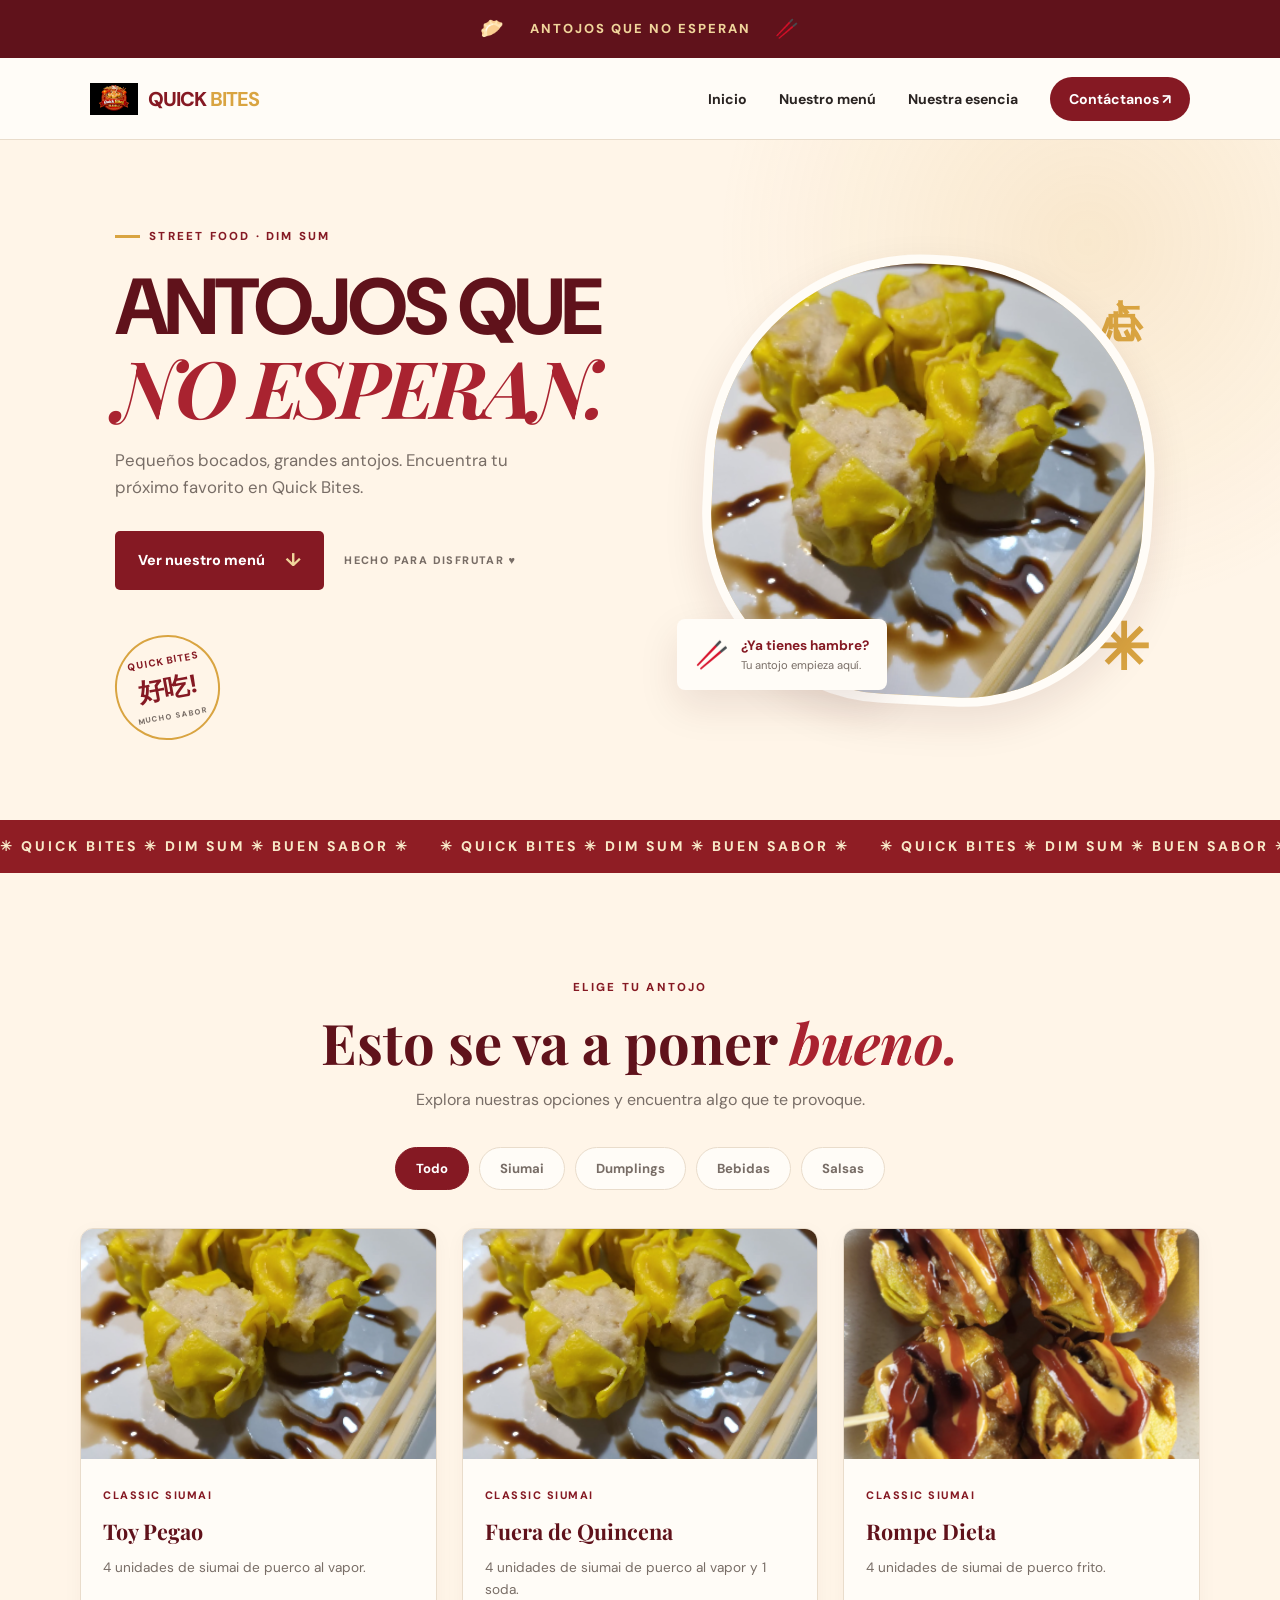
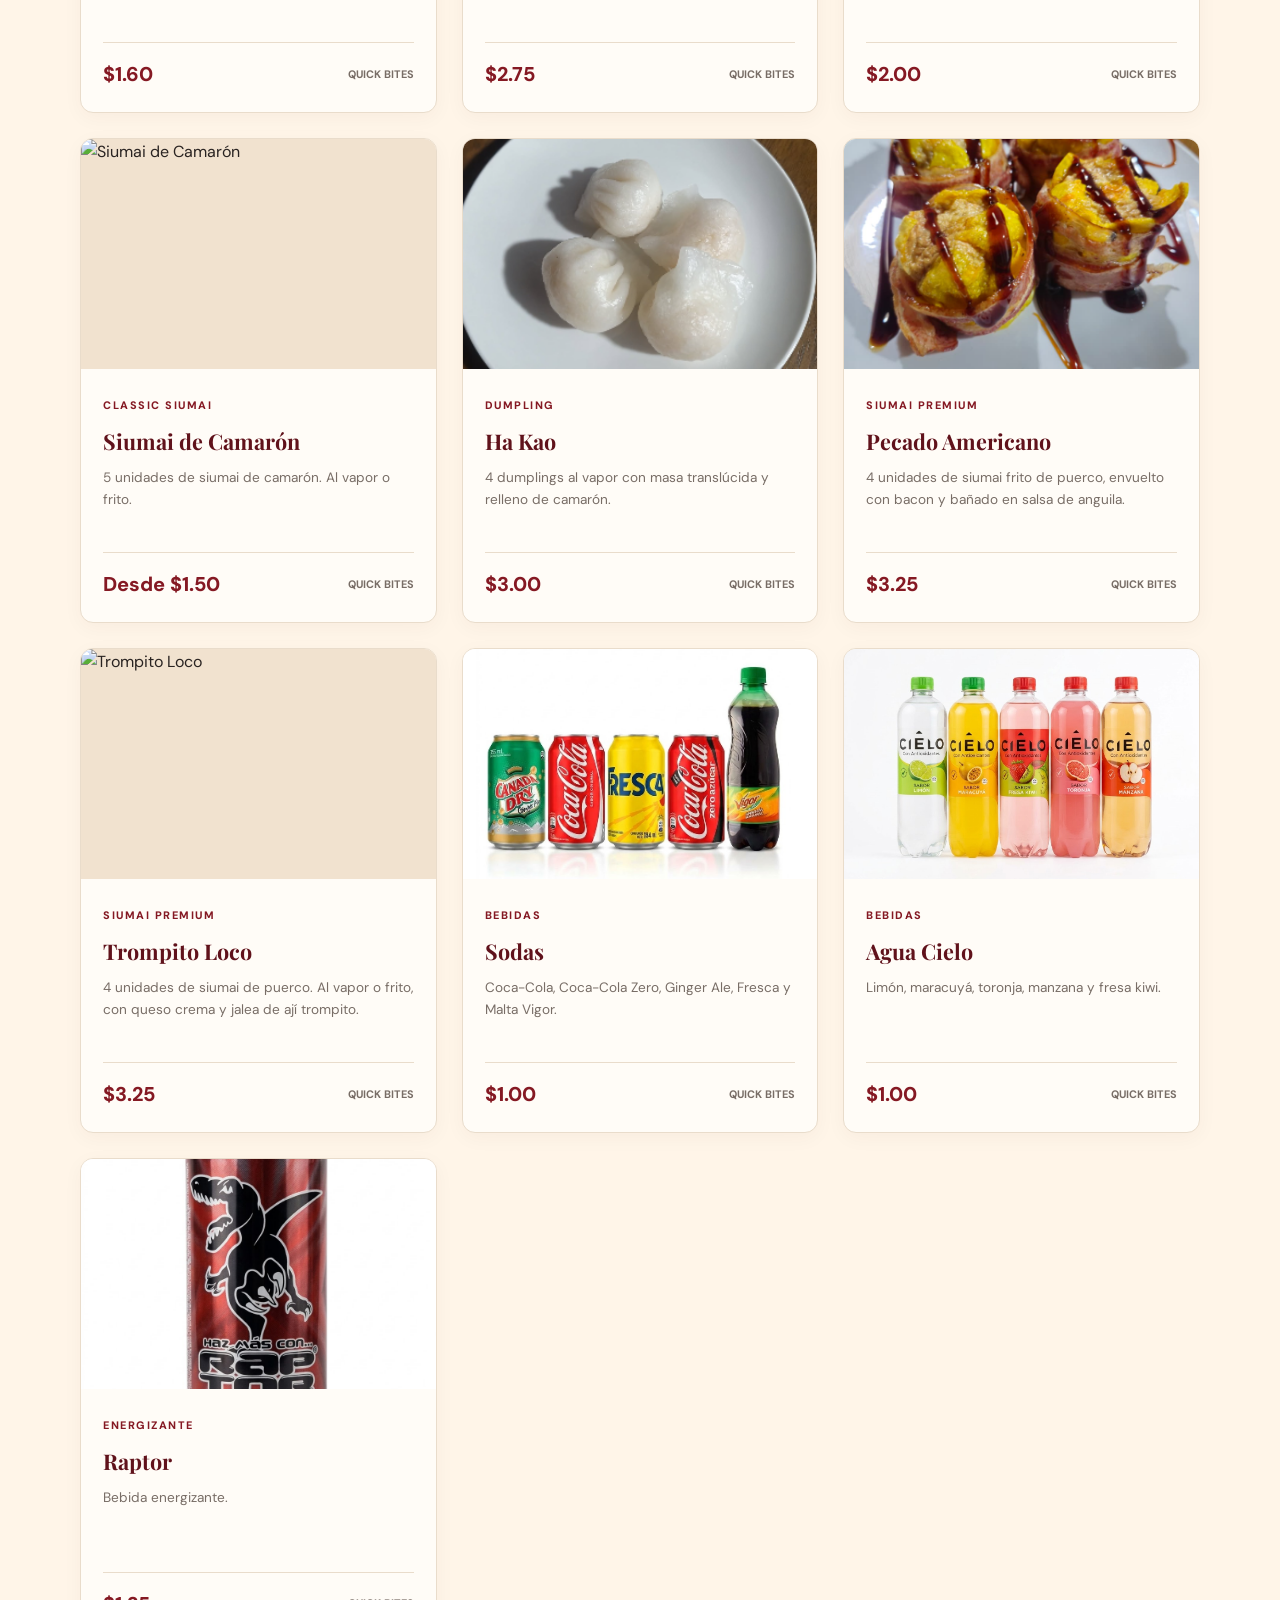
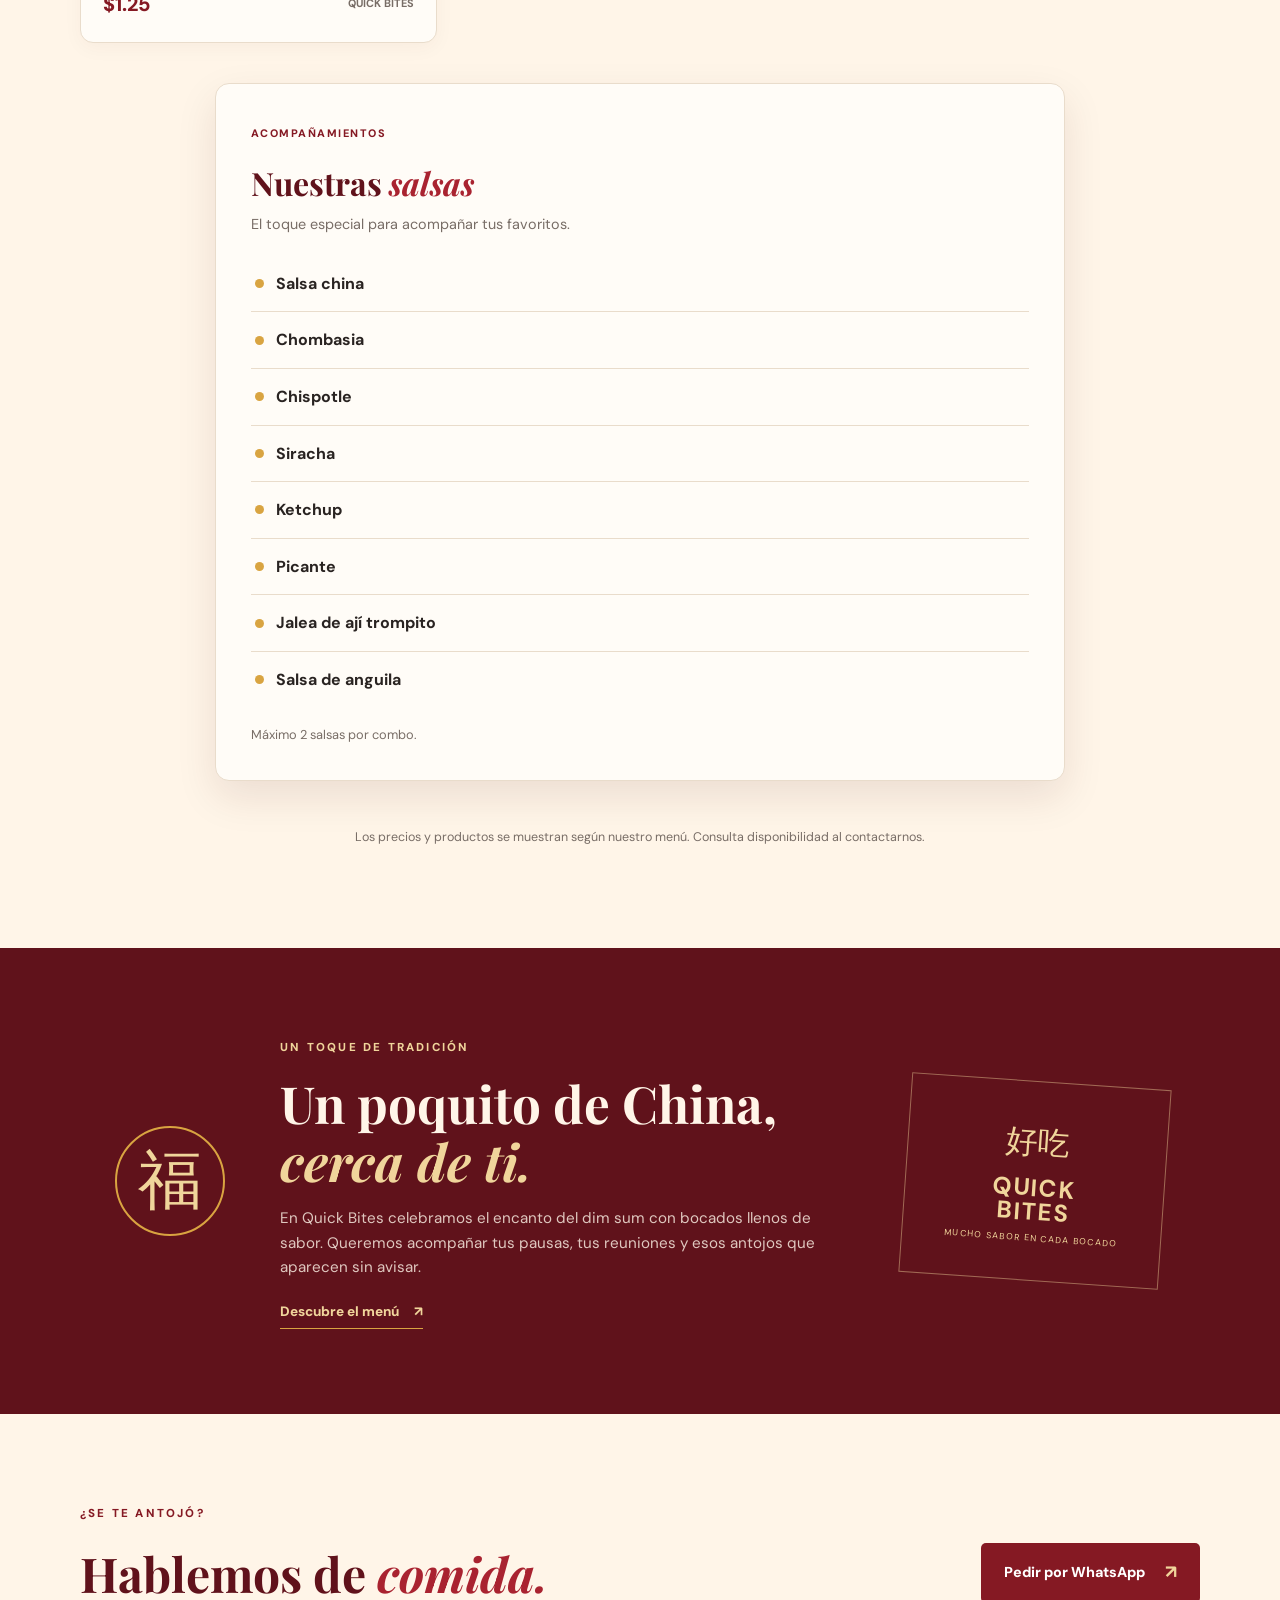
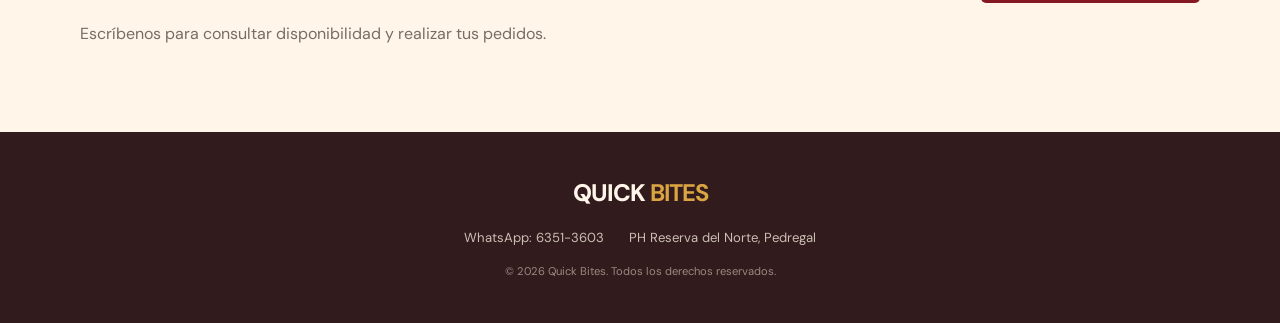
==== index.html @ a26a1daa "Menu quickbites v1" ====
<!DOCTYPE html>
<html lang="es">
<head>
  <meta charset="UTF-8">
  <meta name="viewport" content="width=device-width, initial-scale=1.0">
  <meta name="theme-color" content="#851923">
  <meta name="description" content="Quick Bites: siumai, dumplings, bebidas y salsas para tus antojos.">
  <title>Quick Bites | Antojos que no esperan</title>

  <link rel="preconnect" href="https://fonts.googleapis.com">
  <link rel="preconnect" href="https://fonts.gstatic.com" crossorigin>
  <link href="https://fonts.googleapis.com/css2?family=DM+Sans:wght@400;500;600;700;800&family=Playfair+Display:wght@600;700;800&display=swap" rel="stylesheet">

  <link rel="stylesheet" href="css/styles.css">
</head>

<body>

  <div class="top-ribbon">
    <span>🥟</span>
    ANTOJOS QUE NO ESPERAN
    <span>🥢</span>
  </div>

  <header class="site-header">
    <a class="brand" href="#inicio" aria-label="Quick Bites, inicio">
      <img src="images/quickbites.png" alt="Logo de Quick Bites">
      <span>QUICK <b>BITES</b></span>
    </a>

    <button
      class="menu-toggle"
      id="menuToggle"
      aria-label="Abrir menú"
      aria-expanded="false"
      aria-controls="mainNav">
      ☰
    </button>

    <nav class="main-nav" id="mainNav">
      <a href="#inicio">Inicio</a>
      <a href="#menu">Nuestro menú</a>
      <a href="#nosotros">Nuestra esencia</a>
      <a class="nav-contact"
         href="https://wa.me/50763513603"
         target="_blank"
         rel="noopener">
        Contáctanos ↗
      </a>
    </nav>
  </header>

  <main>

    <!-- PORTADA -->
    <section class="hero" id="inicio">
      <div class="hero-copy">
        <span class="eyebrow">
          <span class="eyebrow-line"></span>
          STREET FOOD · DIM SUM
        </span>

        <h1>
          ANTOJOS QUE
          <span>NO ESPERAN.</span>
        </h1>

        <p>
          Pequeños bocados, grandes antojos.
          Encuentra tu próximo favorito en Quick Bites.
        </p>

        <div class="hero-actions">
          <a class="primary-button" href="#menu">
            Ver nuestro menú <span>↓</span>
          </a>

          <span class="hero-note">HECHO PARA DISFRUTAR ♥</span>
        </div>

        <div class="hero-stamp">
          <span>QUICK BITES</span>
          <b>好吃!</b>
          <small>MUCHO SABOR</small>
        </div>
      </div>

      <div class="hero-art">
        <div class="hero-image-frame">
          <img src="images/products/FQ.png" alt="Siumai de Quick Bites">
        </div>

        <div class="hero-tag">
          <span>🥢</span>
          <div>
            <b>¿Ya tienes hambre?</b>
            <small>Tu antojo empieza aquí.</small>
          </div>
        </div>

        <span class="hero-decoration decoration-one">点心</span>
        <span class="hero-decoration decoration-two">✳</span>
      </div>
    </section>

    <!-- FRAJA DECORATIVA -->
    <div class="marquee">
      <div class="marquee-track">
        <span>✳ QUICK BITES ✳ DIM SUM ✳ BUEN SABOR ✳</span>
        <span>✳ QUICK BITES ✳ DIM SUM ✳ BUEN SABOR ✳</span>
        <span>✳ QUICK BITES ✳ DIM SUM ✳ BUEN SABOR ✳</span>
        <span>✳ QUICK BITES ✳ DIM SUM ✳ BUEN SABOR ✳</span>
        <span>✳ QUICK BITES ✳ DIM SUM ✳ BUEN SABOR ✳</span>
      </div>
    </div>

    <!-- MENÚ -->
    <section class="menu-section section-wrap" id="menu">

      <div class="section-heading">
        <span class="eyebrow">ELIGE TU ANTOJO</span>
        <h2>Esto se va a poner <em>bueno.</em></h2>
        <p>
          Explora nuestras opciones y encuentra algo que te provoque.
        </p>
      </div>

      <div class="filter-bar" id="filterBar" aria-label="Filtrar productos">
        <button class="filter-button active" data-filter="todos">Todo</button>
        <button class="filter-button" data-filter="siumai">Siumai</button>
        <button class="filter-button" data-filter="Dumpling">Dumplings</button>
        <button class="filter-button" data-filter="bebidas">Bebidas</button>
        <button class="filter-button" data-filter="salsas">Salsas</button>
      </div>

      <div class="product-grid" id="productGrid" aria-live="polite"></div>

      <p class="menu-note">
        Los precios y productos se muestran según nuestro menú.
        Consulta disponibilidad al contactarnos.
      </p>
    </section>

    <!-- IDENTIDAD DE MARCA -->
    <section class="story-section" id="nosotros">
      <div class="story-symbol">福</div>

      <div class="story-copy">
        <span class="eyebrow">UN TOQUE DE TRADICIÓN</span>

        <h2>
          Un poquito de China,
          <em>cerca de ti.</em>
        </h2>

        <p>
          En Quick Bites celebramos el encanto del dim sum con
          bocados llenos de sabor. Queremos acompañar tus pausas,
          tus reuniones y esos antojos que aparecen sin avisar.
        </p>

        <a class="story-link" href="#menu">
          Descubre el menú <span>↗</span>
        </a>
      </div>

      <div class="story-decoration" aria-hidden="true">
        <span>好吃</span>
        <b>QUICK<br>BITES</b>
        <small>MUCHO SABOR EN CADA BOCADO</small>
      </div>
    </section>

    <!-- CONTACTO -->
    <section class="contact-section section-wrap" id="contacto">
      <div class="contact-copy">
        <span class="eyebrow">¿SE TE ANTOJÓ?</span>
        <h2>Hablemos de <em>comida.</em></h2>
        <p>
          Escríbenos para consultar disponibilidad
          y realizar tus pedidos.
        </p>
      </div>

      <a class="primary-button"
         href="https://wa.me/50763513603"
         target="_blank"
         rel="noopener">
        Pedir por WhatsApp <span>↗</span>
      </a>
    </section>

  </main>

  <footer class="site-footer">
    <a class="footer-brand" href="#inicio">
      QUICK <b>BITES</b>
    </a>

    <div class="footer-details">
      <a href="https://wa.me/50763513603"
         target="_blank"
         rel="noopener">
        WhatsApp: 6351-3603
      </a>

      <span>PH Reserva del Norte, Pedregal</span>
    </div>

    <small>
      © <span id="year"></span> Quick Bites.
      Todos los derechos reservados.
    </small>
  </footer>

  <script src="js/script.js"></script>

</body>
</html>
---- css/styles.css ----
/* =========================================
   QUICK BITES
   Street food chino contemporáneo
========================================= */

:root {
  --red: #851923;
  --red-dark: #60121B;
  --red-bright: #A92330;
  --gold: #D9A441;
  --gold-light: #F0D59B;

  --cream: #FFF5E8;
  --paper: #FFFCF7;
  --white: #FFFFFF;

  --ink: #292321;
  --muted: #786D66;
  --line: #E9DCCB;

  --shadow: 0 16px 40px rgba(72, 24, 24, .10);
  --font-main: "DM Sans", sans-serif;
  --font-display: "Playfair Display", serif;
}

* {
  box-sizing: border-box;
  margin: 0;
  padding: 0;
}

html {
  scroll-behavior: smooth;
  scroll-padding-top: 90px;
}

body {
  background: var(--cream);
  color: var(--ink);
  font-family: var(--font-main);
  line-height: 1.6;
}

a {
  color: inherit;
  text-decoration: none;
}

button {
  font: inherit;
}

img {
  display: block;
  max-width: 100%;
}

/* CINTA SUPERIOR */
.top-ribbon {
  display: flex;
  width: 100%;
  min-height: 55px;
  box-sizing: border-box;

  justify-content: center;
  align-items: center;
  gap: 24px;

  padding: 14px 20px;

  background: var(--red-dark);
  color: var(--gold-light);

  font-size: 13px;
  font-weight: 800;
  letter-spacing: 2px;
  text-align: center;

  overflow: hidden;
  white-space: nowrap;
}

.top-ribbon span {
  flex-shrink: 0;
  font-size: 19px;
}

/* ENCABEZADO */

.site-header {
  position: sticky;
  top: 0;
  z-index: 100;
  min-height: 82px;
  padding: 12px 7%;
  display: flex;
  align-items: center;
  justify-content: space-between;
  background: var(--paper);
  border-bottom: 1px solid var(--line);
}

.brand {
  display: flex;
  align-items: center;
  gap: 10px;
  color: var(--red);
  font-size: 1.25rem;
  font-weight: 800;
  letter-spacing: -1px;
}

.brand img {
  width: 48px;
  height: 48px;
  object-fit: contain;
}

.brand b {
  color: var(--gold);
}

.main-nav {
  display: flex;
  align-items: center;
  gap: 32px;
}

.main-nav a {
  color: var(--ink);
  font-size: .88rem;
  font-weight: 700;
  transition: color .2s ease;
}

.main-nav a:hover {
  color: var(--red);
}

.main-nav .nav-contact {
  padding: 11px 19px;
  border-radius: 30px;
  background: var(--red);
  color: var(--white);
}

.main-nav .nav-contact:hover {
  background: var(--red-dark);
  color: var(--gold-light);
}

.menu-toggle {
  display: none;
  border: none;
  background: transparent;
  color: var(--red);
  font-size: 1.8rem;
  cursor: pointer;
}

/* ELEMENTOS GENERALES */

.section-wrap {
  width: min(1120px, 88%);
  margin: auto;
}

.eyebrow {
  display: inline-flex;
  align-items: center;
  gap: 9px;
  color: var(--red);
  font-size: .72rem;
  font-weight: 800;
  letter-spacing: 2.2px;
}

.eyebrow-line {
  width: 25px;
  height: 3px;
  background: var(--gold);
}

/* PORTADA */

.hero {
  position: relative;
  min-height: 590px;
  padding: 80px 9%;
  display: grid;
  grid-template-columns: 1.05fr .95fr;
  align-items: center;
  gap: 55px;
  overflow: hidden;
  background:
    radial-gradient(circle at 85% 15%, rgba(217,164,65,.16), transparent 30%),
    var(--cream);
}

.hero-copy {
  position: relative;
  z-index: 2;
  max-width: 590px;
}

.hero h1 {
  margin: 22px 0;
  color: var(--red-dark);
  font-size: clamp(3.2rem, 6.2vw, 6rem);
  font-weight: 800;
  line-height: .99;
  letter-spacing: -4px;
}

.hero h1 span {
  display: block;
  color: var(--red-bright);
  font-family: var(--font-display);
  font-style: italic;
  font-weight: 700;
}

.hero-copy > p {
  max-width: 420px;
  color: var(--muted);
  font-size: 1.05rem;
}

.hero-actions {
  display: flex;
  align-items: center;
  flex-wrap: wrap;
  gap: 20px;
  margin-top: 30px;
}

.primary-button {
  display: inline-flex;
  align-items: center;
  justify-content: center;
  gap: 20px;
  padding: 15px 23px;
  border: 0;
  border-radius: 5px;
  background: var(--red);
  color: var(--white);
  font-size: .9rem;
  font-weight: 800;
  transition: transform .2s ease, background .2s ease;
}

.primary-button:hover {
  transform: translateY(-3px);
  background: var(--red-dark);
}

.primary-button span {
  color: var(--gold-light);
  font-size: 1.15rem;
}

.hero-note {
  color: var(--muted);
  font-size: .68rem;
  font-weight: 800;
  letter-spacing: 1.4px;
}

.hero-stamp {
  width: 105px;
  height: 105px;
  margin-top: 45px;
  display: flex;
  flex-direction: column;
  align-items: center;
  justify-content: center;
  border: 2px solid var(--gold);
  border-radius: 50%;
  color: var(--red);
  transform: rotate(-10deg);
}

.hero-stamp span {
  font-size: .62rem;
  font-weight: 800;
  letter-spacing: 1px;
}

.hero-stamp b {
  color: var(--red);
  font-size: 1.6rem;
}

.hero-stamp small {
  color: var(--muted);
  font-size: .48rem;
  font-weight: 800;
  letter-spacing: 1px;
}

.hero-art {
  position: relative;
  min-height: 390px;
  display: flex;
  align-items: center;
  justify-content: center;
}

.hero-image-frame {
  position: relative;
  z-index: 1;
  width: min(100%, 450px);
  aspect-ratio: 1 / 1;
  overflow: hidden;
  border: 9px solid var(--paper);
  border-radius: 48% 48% 42% 42%;
  background: var(--gold-light);
  box-shadow: var(--shadow);
  transform: rotate(3deg);
}

.hero-image-frame img {
  width: 100%;
  height: 100%;
  object-fit: cover;
}

.hero-tag {
  position: absolute;
  z-index: 3;
  bottom: 15px;
  left: -15px;
  display: flex;
  align-items: center;
  gap: 12px;
  padding: 14px 18px;
  border-radius: 8px;
  background: var(--paper);
  box-shadow: var(--shadow);
}

.hero-tag > span {
  font-size: 1.7rem;
}

.hero-tag b,
.hero-tag small {
  display: block;
}

.hero-tag b {
  color: var(--red);
  font-size: .85rem;
}

.hero-tag small {
  color: var(--muted);
  font-size: .7rem;
}

.hero-decoration {
  position: absolute;
  color: var(--gold);
  font-weight: 800;
}

.decoration-one {
  top: 12px;
  right: 10px;
  font-size: 2.5rem;
  writing-mode: vertical-rl;
}

.decoration-two {
  bottom: 5px;
  right: 15px;
  font-size: 4rem;
}

/* MENÚ */

.menu-section {
  padding-top: 100px;
  padding-bottom: 100px;
}

.section-heading {
  max-width: 650px;
  margin: 0 auto 35px;
  text-align: center;
}

.section-heading h2 {
  margin: 12px 0;
  color: var(--red-dark);
  font-family: var(--font-display);
  font-size: clamp(2.2rem, 5vw, 3.5rem);
  line-height: 1.15;
}

.section-heading h2 em {
  color: var(--red-bright);
}

.section-heading p {
  color: var(--muted);
}

.filter-bar {
  display: flex;
  flex-wrap: wrap;
  justify-content: center;
  gap: 10px;
  margin-bottom: 38px;
}

.filter-button {
  padding: 10px 20px;
  border: 1px solid var(--line);
  border-radius: 30px;
  background: var(--paper);
  color: var(--muted);
  font-size: .82rem;
  font-weight: 700;
  cursor: pointer;
  transition: .2s ease;
}

.filter-button:hover,
.filter-button.active {
  border-color: var(--red);
  background: var(--red);
  color: var(--white);
}

/* TARJETAS DE PRODUCTOS */

.product-grid {
  display: grid;
  grid-template-columns: repeat(3, minmax(0, 1fr));
  gap: 25px;
  align-items: start;
}

.product-card {
  overflow: hidden;
  border: 1px solid var(--line);
  border-radius: 13px;
  background: var(--paper);
  box-shadow: 0 5px 20px rgba(72,24,24,.04);
  transition: transform .25s ease, box-shadow .25s ease;
}

.product-card:hover {
  transform: translateY(-6px);
  box-shadow: var(--shadow);
}

.product-image {
  height: 230px;
  overflow: hidden;
  background: #F1E2CF;
}

.product-image img {
  width: 100%;
  height: 100%;
  object-fit: cover;
  transition: transform .4s ease;
}

.product-card:hover .product-image img {
  transform: scale(1.06);
}

.product-info {
  padding: 22px;
}

.product-category {
  display: inline-block;
  margin-bottom: 9px;
  color: var(--red);
  font-size: .68rem;
  font-weight: 800;
  letter-spacing: 1.5px;
  text-transform: uppercase;
}

.product-info h3 {
  margin-bottom: 9px;
  color: var(--red-dark);
  font-family: var(--font-display);
  font-size: 1.35rem;
}

.product-info > p {
  min-height: 65px;
  color: var(--muted);
  font-size: .85rem;
}

.product-bottom {
  display: flex;
  align-items: center;
  justify-content: space-between;
  gap: 10px;
  margin-top: 20px;
  padding-top: 15px;
  border-top: 1px solid var(--line);
}

.price {
  color: var(--red);
  font-size: 1.25rem;
  font-weight: 800;
}

.price-note {
  color: var(--muted);
  font-size: .68rem;
  font-weight: 700;
}

.empty-state {
  grid-column: 1 / -1;
  padding: 35px;
  color: var(--muted);
  text-align: center;
}

.menu-note {
  margin-top: 32px;
  color: var(--muted);
  font-size: .78rem;
  text-align: center;
}

/* LISTA DE SALSAS */

.sauces-list-card {
  grid-column: 1 / -1;
  width: min(100%, 850px);
  margin: 15px auto;
  padding: 35px;
  border: 1px solid var(--line);
  border-radius: 14px;
  background: var(--paper);
  box-shadow: var(--shadow);
}

.sauces-list-heading {
  margin-bottom: 20px;
}

.sauces-list-heading h3 {
  margin: 5px 0;
  color: var(--red-dark);
  font-family: var(--font-display);
  font-size: 2rem;
}

.sauces-list-heading h3 em {
  color: var(--red-bright);
}

.sauces-list-heading p {
  color: var(--muted);
  font-size: .9rem;
}

.sauces-list {
  list-style: none;
}

.sauces-list li {
  display: flex;
  align-items: center;
  justify-content: space-between;
  gap: 15px;
  padding: 15px 4px;
  border-bottom: 1px solid var(--line);
}

.sauces-list li:last-child {
  border-bottom: none;
}

.sauce-name {
  display: flex;
  align-items: center;
  gap: 12px;
  color: var(--ink);
  font-weight: 700;
}

.sauce-dot {
  width: 9px;
  height: 9px;
  flex-shrink: 0;
  border-radius: 50%;
  background: var(--gold);
}

.sauce-availability {
  color: var(--red);
  font-size: .76rem;
  font-weight: 800;
  white-space: nowrap;
}

.sauces-list-note {
  margin-top: 17px;
  color: var(--muted);
  font-size: .8rem;
}

/* NUESTRA ESENCIA */

.story-section {
  position: relative;
  display: grid;
  grid-template-columns: 120px 1fr 260px;
  align-items: center;
  gap: 45px;
  padding: 85px 9%;
  overflow: hidden;
  background: var(--red-dark);
  color: var(--cream);
}

.story-symbol {
  display: flex;
  align-items: center;
  justify-content: center;
  width: 110px;
  height: 110px;
  border: 2px solid var(--gold);
  border-radius: 50%;
  color: var(--gold-light);
  font-size: 4rem;
}

.story-copy .eyebrow {
  color: var(--gold-light);
}

.story-copy h2 {
  max-width: 560px;
  margin: 15px 0;
  font-family: var(--font-display);
  font-size: clamp(2.1rem, 4vw, 3.5rem);
  line-height: 1.15;
}

.story-copy h2 em {
  color: var(--gold-light);
}

.story-copy p {
  max-width: 560px;
  color: rgba(255,245,232,.8);
  font-size: .95rem;
}

.story-link {
  display: inline-flex;
  gap: 15px;
  margin-top: 22px;
  padding-bottom: 5px;
  border-bottom: 1px solid var(--gold);
  color: var(--gold-light);
  font-size: .85rem;
  font-weight: 800;
}

.story-decoration {
  display: flex;
  flex-direction: column;
  align-items: center;
  justify-content: center;
  min-height: 200px;
  border: 1px solid rgba(240,213,155,.45);
  color: var(--gold-light);
  text-align: center;
  transform: rotate(4deg);
}

.story-decoration span {
  font-size: 2rem;
}

.story-decoration b {
  margin: 7px 0;
  font-size: 1.5rem;
  line-height: 1;
  letter-spacing: 2px;
}

.story-decoration small {
  font-size: .55rem;
  letter-spacing: 1.3px;
}

/* CONTACTO */

.contact-section {
  display: flex;
  align-items: center;
  justify-content: space-between;
  gap: 25px;
  padding-top: 85px;
  padding-bottom: 85px;
}

.contact-copy h2 {
  margin: 10px 0;
  color: var(--red-dark);
  font-family: var(--font-display);
  font-size: clamp(2rem, 4vw, 3rem);
}

.contact-copy h2 em {
  color: var(--red-bright);
}

.contact-copy p {
  color: var(--muted);
}

/* PIE DE PÁGINA */

.site-footer {
  display: flex;
  flex-direction: column;
  align-items: center;
  gap: 15px;
  padding: 42px 7%;
  background: #321B1C;
  color: var(--cream);
  text-align: center;
}

.footer-brand {
  color: var(--cream);
  font-size: 1.5rem;
  font-weight: 800;
  letter-spacing: -1px;
}

.footer-brand b {
  color: var(--gold);
}

.footer-details {
  display: flex;
  flex-wrap: wrap;
  justify-content: center;
  gap: 10px 25px;
  color: rgba(255,245,232,.75);
  font-size: .82rem;
}

.footer-details a:hover {
  color: var(--gold-light);
}

.site-footer > small {
  color: rgba(255,245,232,.5);
  font-size: .7rem;
}

/* TABLET */

@media (max-width: 900px) {
  .hero {
    padding: 65px 7%;
    gap: 25px;
  }

  .hero h1 {
    font-size: clamp(3rem, 7vw, 4.7rem);
  }

  .product-grid {
    grid-template-columns: repeat(2, minmax(0, 1fr));
  }

  .story-section {
    grid-template-columns: 90px 1fr;
    gap: 30px;
  }

  .story-symbol {
    width: 85px;
    height: 85px;
    font-size: 3rem;
  }

  .story-decoration {
    display: none;
  }
}

/* CELULARES */

@media (max-width: 650px) {
  .top-ribbon {
    font-size: .61rem;
    letter-spacing: 1.2px;
  }

  .site-header {
    min-height: 70px;
    padding: 10px 6%;
  }

  .brand {
    font-size: 1.1rem;
  }

  .brand img {
    width: 42px;
    height: 42px;
  }

  .menu-toggle {
    display: block;
  }

  .main-nav {
    position: absolute;
    top: 100%;
    left: 0;
    right: 0;
    display: none;
    flex-direction: column;
    align-items: stretch;
    gap: 0;
    padding: 10px 6% 20px;
    border-top: 1px solid var(--line);
    background: var(--paper);
    box-shadow: var(--shadow);
  }

  .main-nav.open {
    display: flex;
  }

  .main-nav a {
    padding: 13px 5px;
  }

  .main-nav .nav-contact {
    margin-top: 8px;
    text-align: center;
  }

  .hero {
    grid-template-columns: 1fr;
    padding: 65px 7% 75px;
    gap: 35px;
  }

  .hero h1 {
    font-size: clamp(3.1rem, 13vw, 4.8rem);
    letter-spacing: -2.5px;
  }

  .hero-copy > p {
    font-size: .95rem;
  }

  .hero-stamp {
    width: 85px;
    height: 85px;
    margin-top: 30px;
  }

  .hero-art {
    min-height: 310px;
  }

  .hero-image-frame {
    width: min(85%, 340px);
  }

  .hero-tag {
    bottom: 0;
    left: 0;
  }

  .decoration-one {
    right: 0;
  }

  .menu-section {
    padding-top: 70px;
    padding-bottom: 70px;
  }

  .section-wrap {
    width: 88%;
  }

  .section-heading h2 {
    font-size: 2.3rem;
  }

  .filter-bar {
    gap: 8px;
  }

  .filter-button {
    padding: 9px 15px;
    font-size: .76rem;
  }

  .product-grid {
    grid-template-columns: 1fr;
    gap: 20px;
  }

  .product-image {
    height: 250px;
  }

  .product-info > p {
    min-height: auto;
  }

  .sauces-list-card {
    padding: 23px 18px;
  }

  .sauces-list-heading h3 {
    font-size: 1.7rem;
  }

  .sauces-list li {
    padding: 13px 2px;
  }

  .sauce-name {
    font-size: .88rem;
  }

  .sauce-availability {
    font-size: .68rem;
  }

  .story-section {
    grid-template-columns: 1fr;
    padding: 65px 8%;
    gap: 25px;
  }

  .story-symbol {
    width: 75px;
    height: 75px;
    font-size: 2.7rem;
  }

  .story-copy h2 {
    font-size: 2.3rem;
  }

  .contact-section {
    align-items: flex-start;
    flex-direction: column;
    padding-top: 65px;
    padding-bottom: 65px;
  }

  .contact-section .primary-button {
    width: 100%;
  }

  .footer-details {
    flex-direction: column;
    gap: 7px;
  }
}

/* ACCESIBILIDAD: REDUCIR MOVIMIENTO */

@media (prefers-reduced-motion: reduce) {
  html {
    scroll-behavior: auto;
  }

  *,
  *::before,
  *::after {
    animation-duration: .01ms !important;
    transition-duration: .01ms !important;
  }
}
/* MARQUESINA QUICK BITES */
.marquee {
  width: 100%;
  overflow: hidden;
  background: #8f1d24;
  color: #f8e8c8;
  padding: 15px 0;
  white-space: nowrap;
}

.marquee-track {
  display: flex;
  width: max-content;
  animation: marqueeMove 20s linear infinite;
}

.marquee-track span {
  flex-shrink: 0;
  font-size: 14px;
  font-weight: 800;
  letter-spacing: 3px;
  padding-right: 30px;
}

@keyframes marqueeMove {
  from {
    transform: translateX(0);
  }
  to {
    transform: translateX(-50%);
  }
}
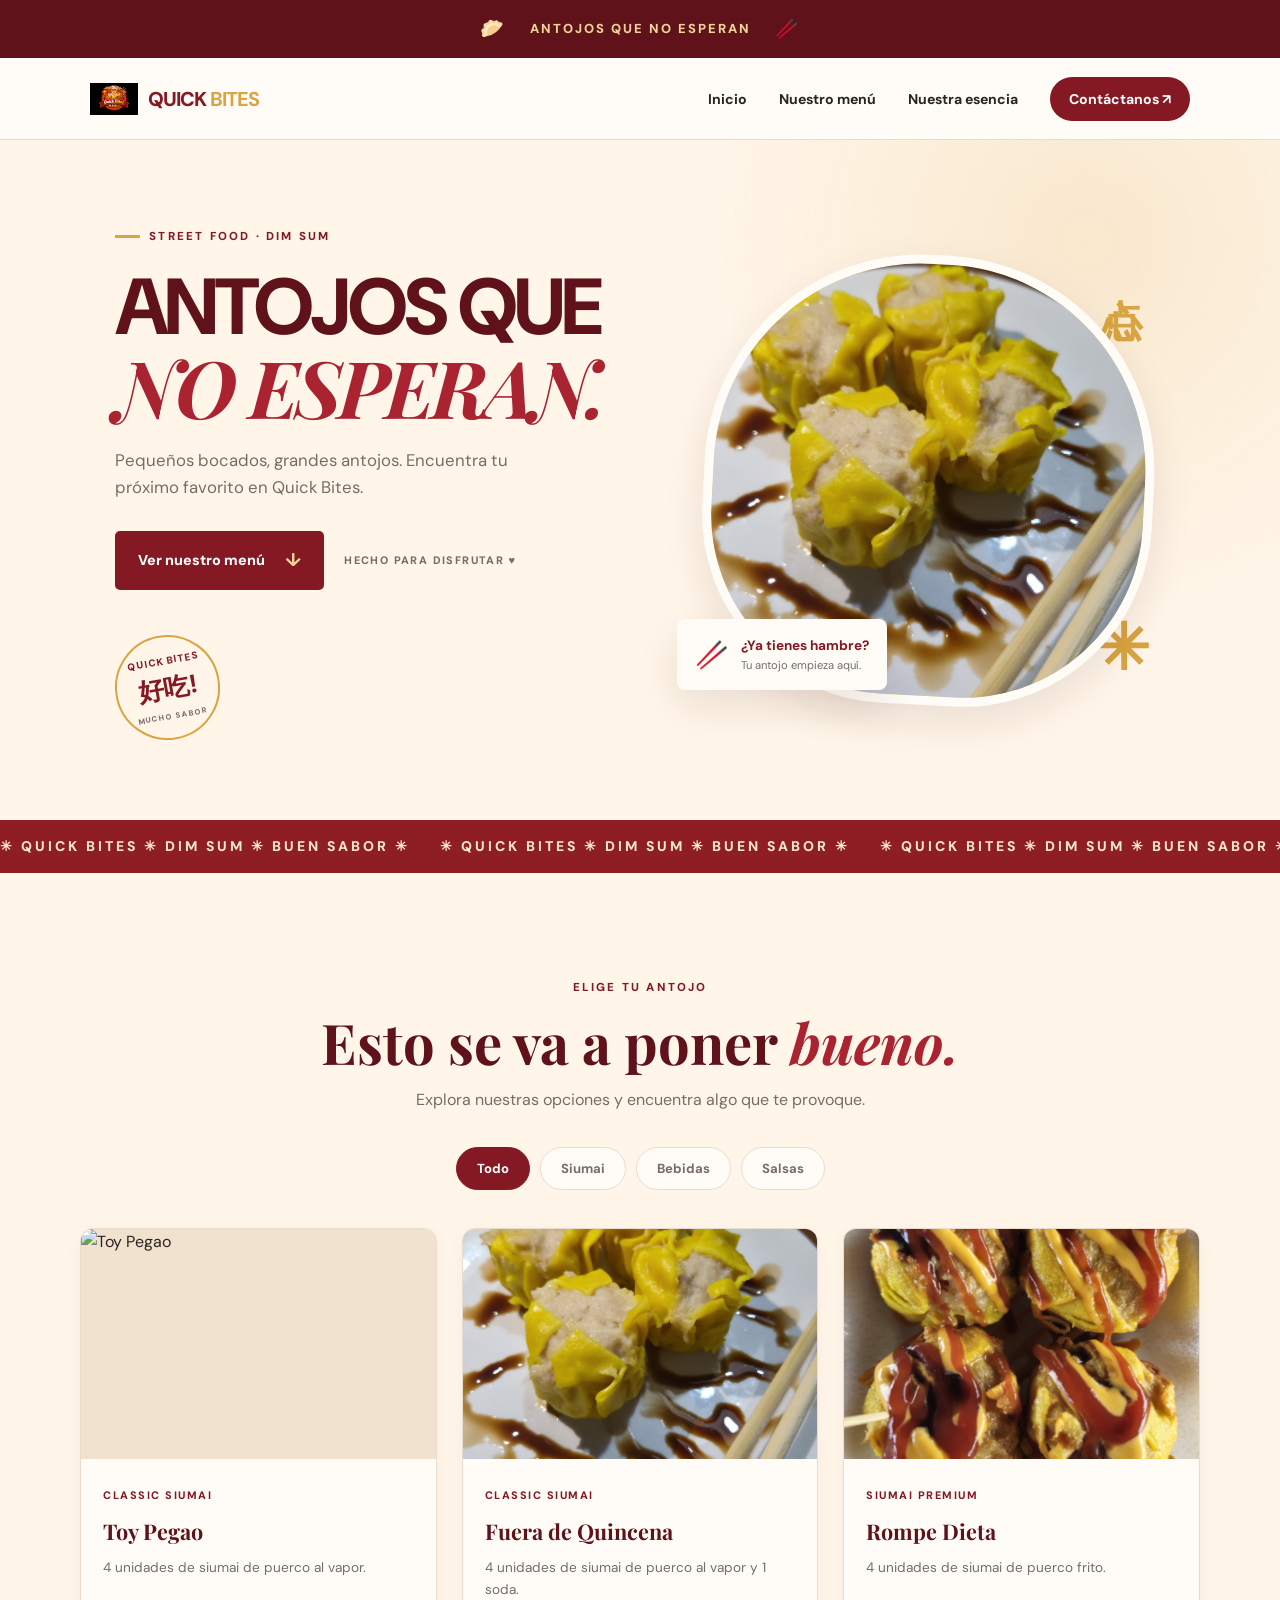
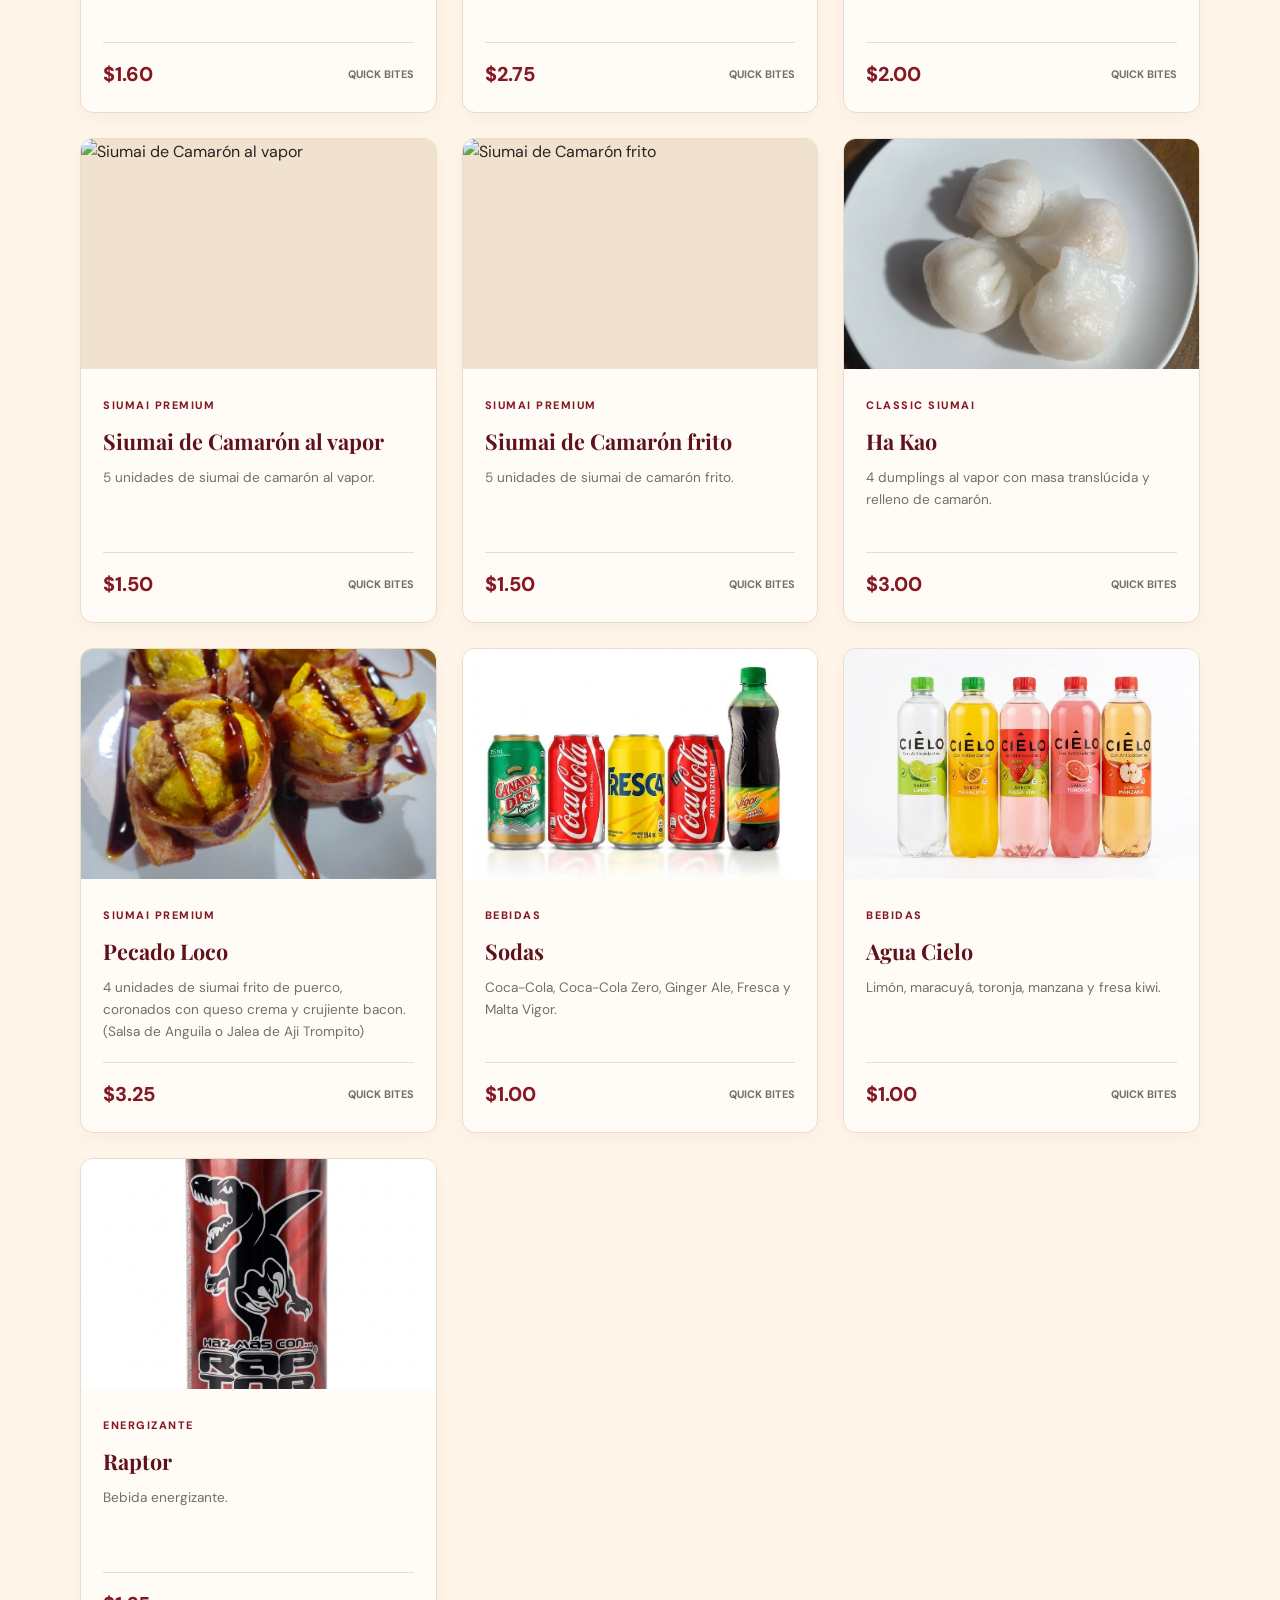
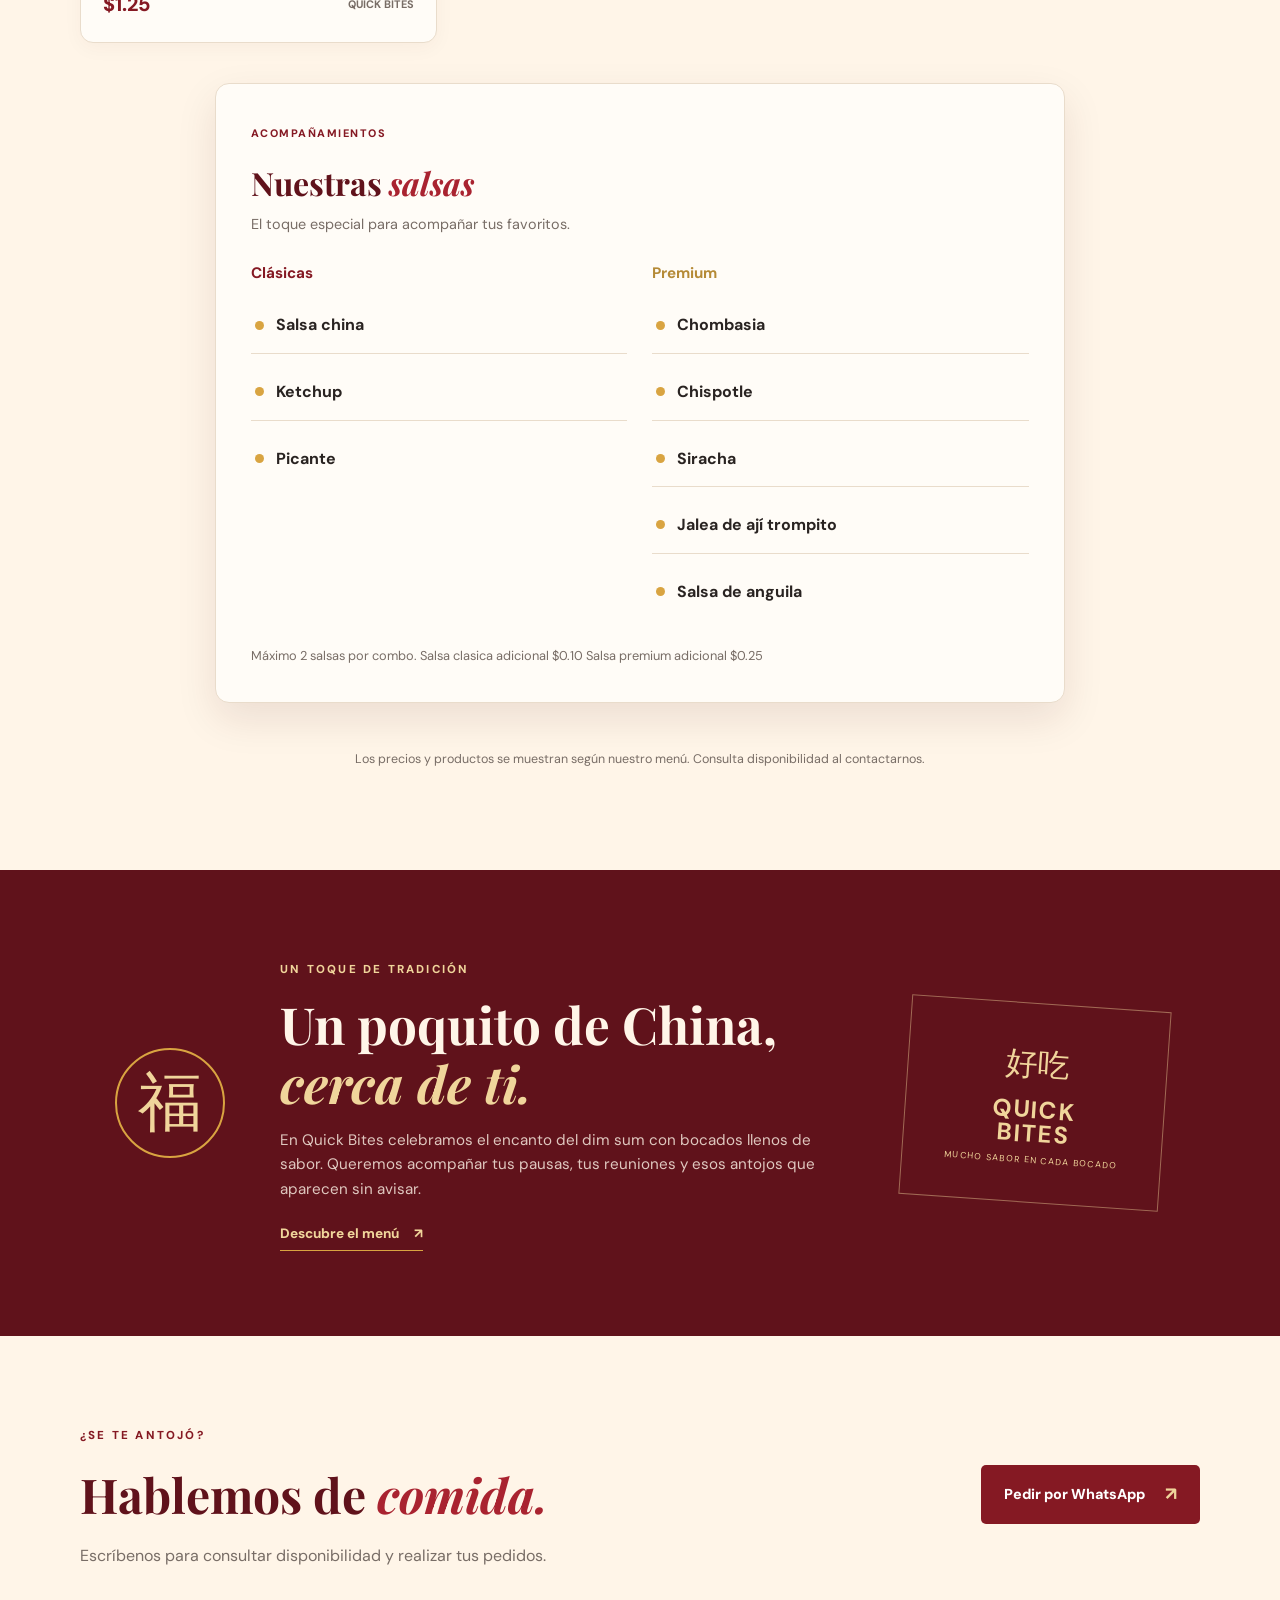
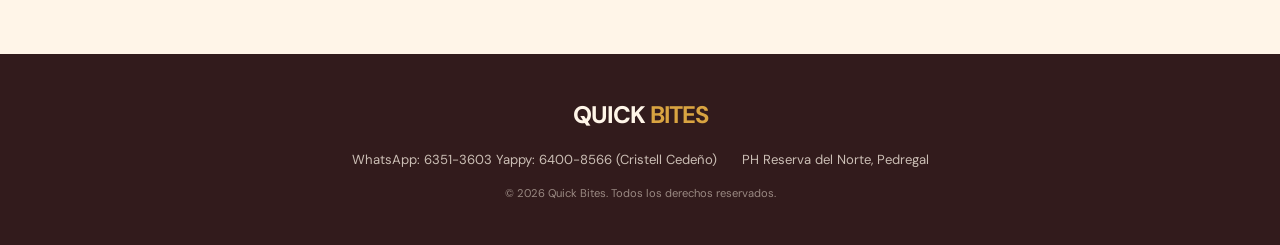
==== commit 4d81617c: "actualizaciones" ====
--- a/index.html
+++ b/index.html
@@ -5,7 +5,7 @@
   <meta charset="UTF-8">
   <meta name="viewport" content="width=device-width, initial-scale=1.0">
   <meta name="theme-color" content="#851923">
-  <meta name="description" content="Quick Bites: siumai, dumplings, bebidas y salsas para tus antojos.">
+  <meta name="description" content="Quick Bites: siumai, bebidas y salsas para tus antojos.">
   <title>Quick Bites | Antojos que no esperan</title>
 
   <link rel="preconnect" href="https://fonts.googleapis.com">
@@ -129,7 +129,6 @@
       <div class="filter-bar" id="filterBar" aria-label="Filtrar productos">
         <button class="filter-button active" data-filter="todos">Todo</button>
         <button class="filter-button" data-filter="siumai">Siumai</button>
-        <button class="filter-button" data-filter="Dumpling">Dumplings</button>
         <button class="filter-button" data-filter="bebidas">Bebidas</button>
         <button class="filter-button" data-filter="salsas">Salsas</button>
       </div>
@@ -203,6 +202,7 @@
          target="_blank"
          rel="noopener">
         WhatsApp: 6351-3603
+        Yappy: 6400-8566 (Cristell Cedeño)
       </a>
 
       <span>PH Reserva del Norte, Pedregal</span>
--- a/css/styles.css
+++ b/css/styles.css
@@ -1028,4 +1028,40 @@
   to {
     transform: translateX(-50%);
   }
+}
+
+.sauce-groups {
+  display: grid;
+  grid-template-columns: 1fr 1fr;
+  gap: 25px;
+  margin-top: 25px;
+}
+
+.sauce-group h4 {
+  font-family: 'DM Sans', sans-serif;
+  font-size: 0.95rem;
+  font-weight: 700;
+  margin-bottom: 12px;
+  color: #851923;
+}
+
+.sauce-group:nth-child(2) h4 {
+  color: #b58a36;
+}
+
+.sauces-list {
+  list-style: none;
+  padding: 0;
+  margin: 0;
+}
+
+.sauces-list li {
+  margin-bottom: 10px;
+}
+
+@media (max-width: 600px) {
+  .sauce-groups {
+    grid-template-columns: 1fr;
+    gap: 20px;
+  }
 }
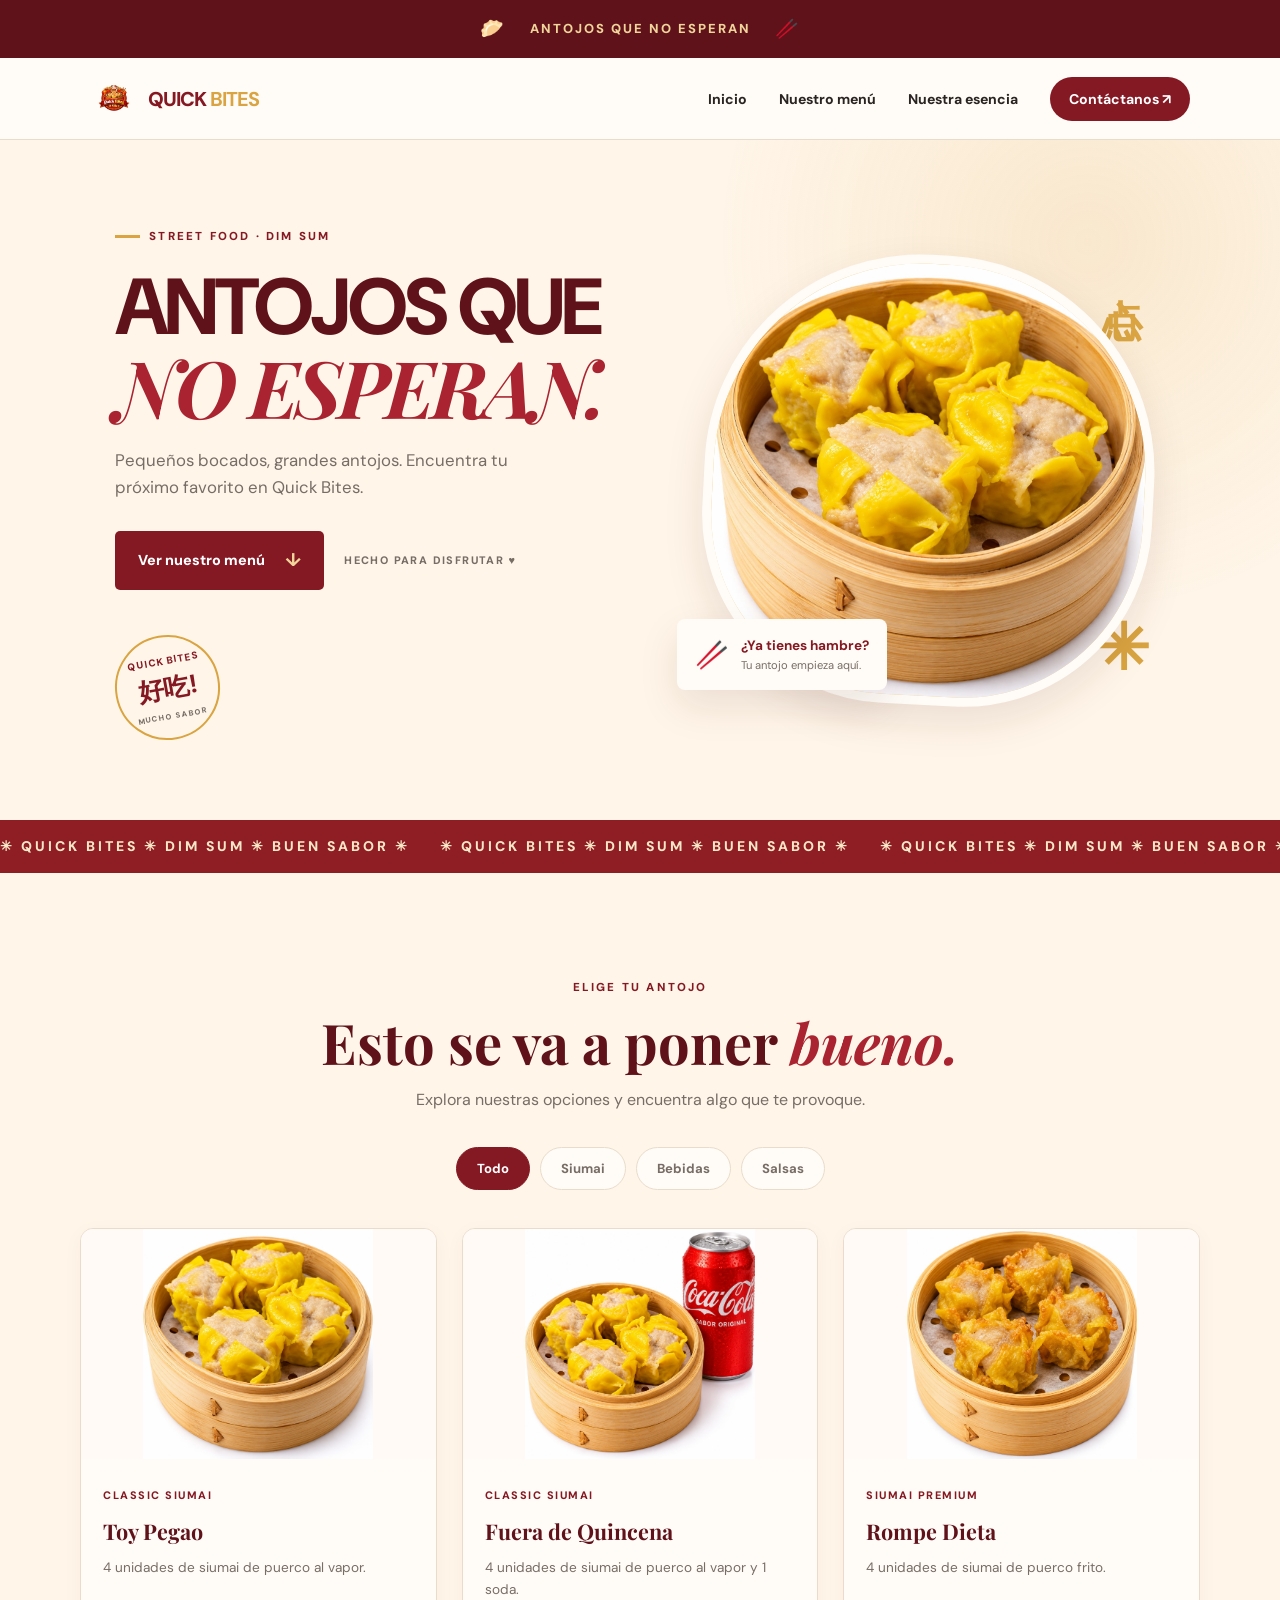
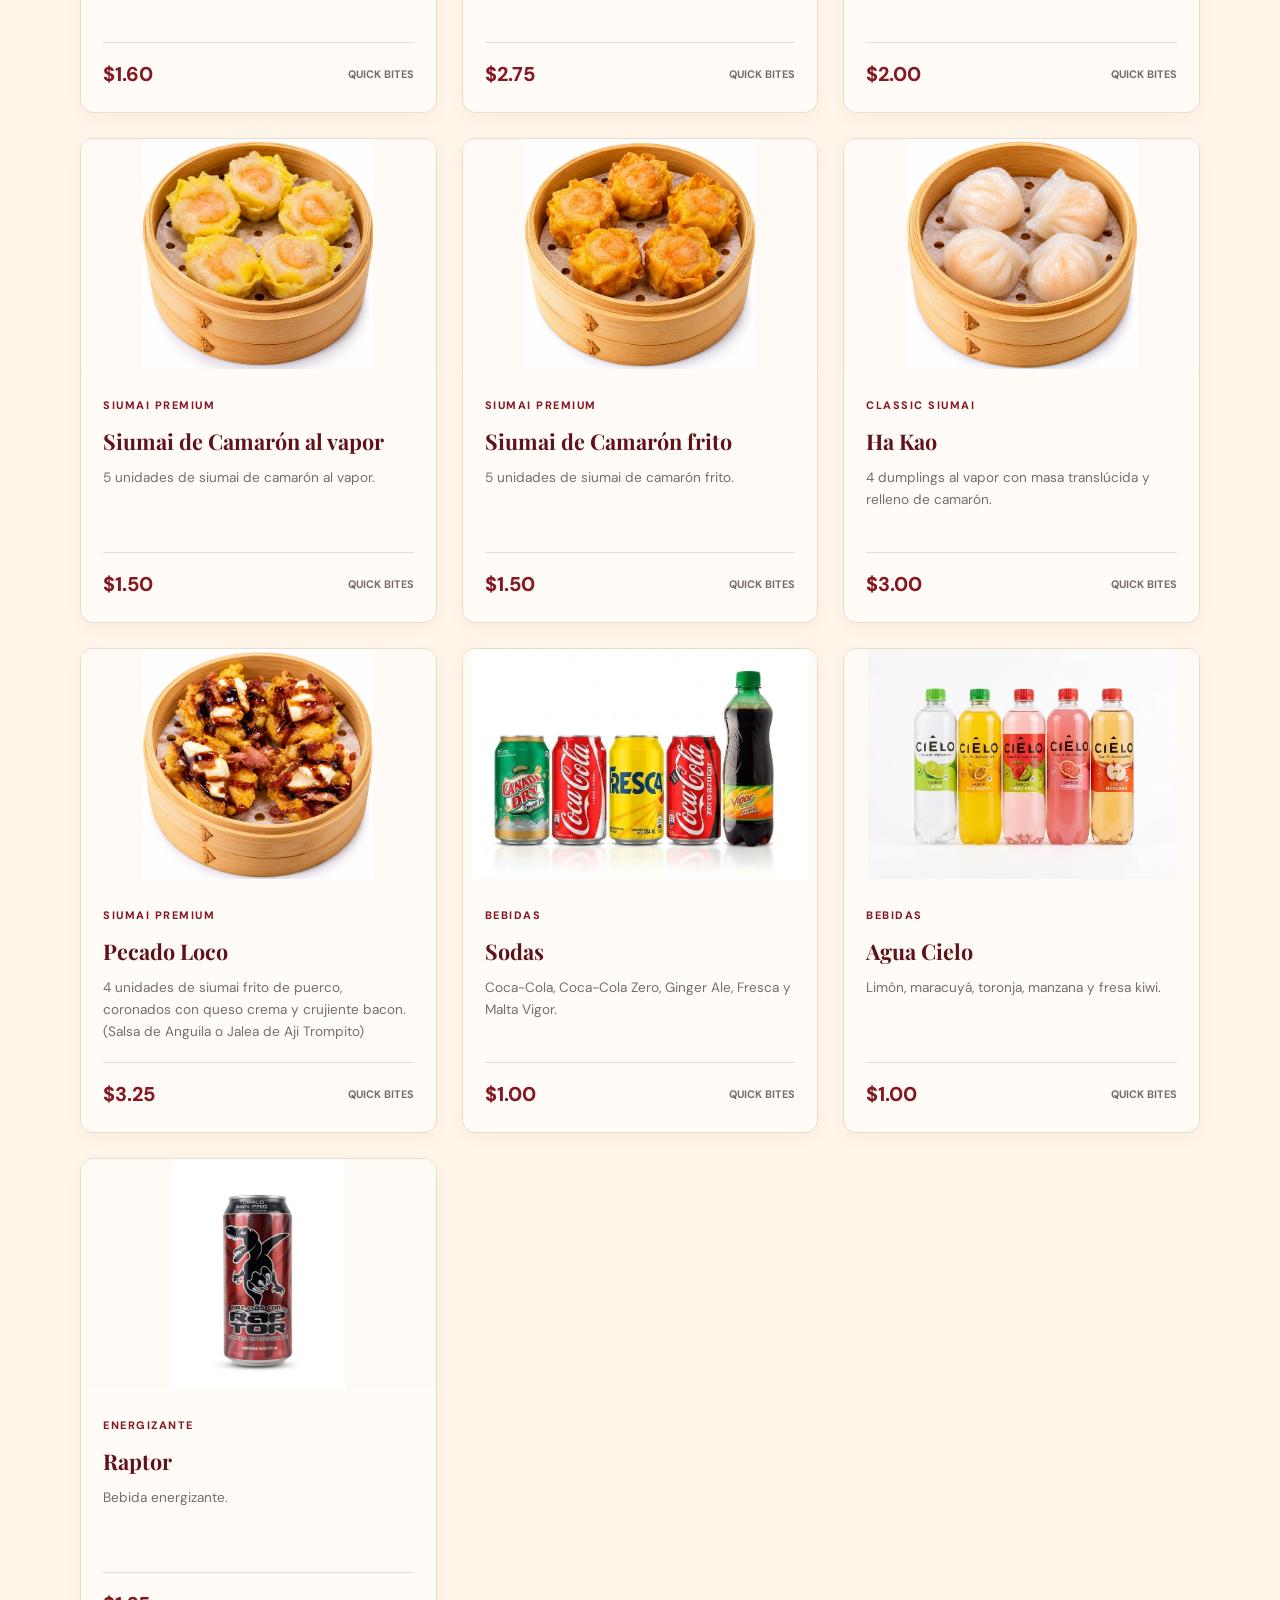
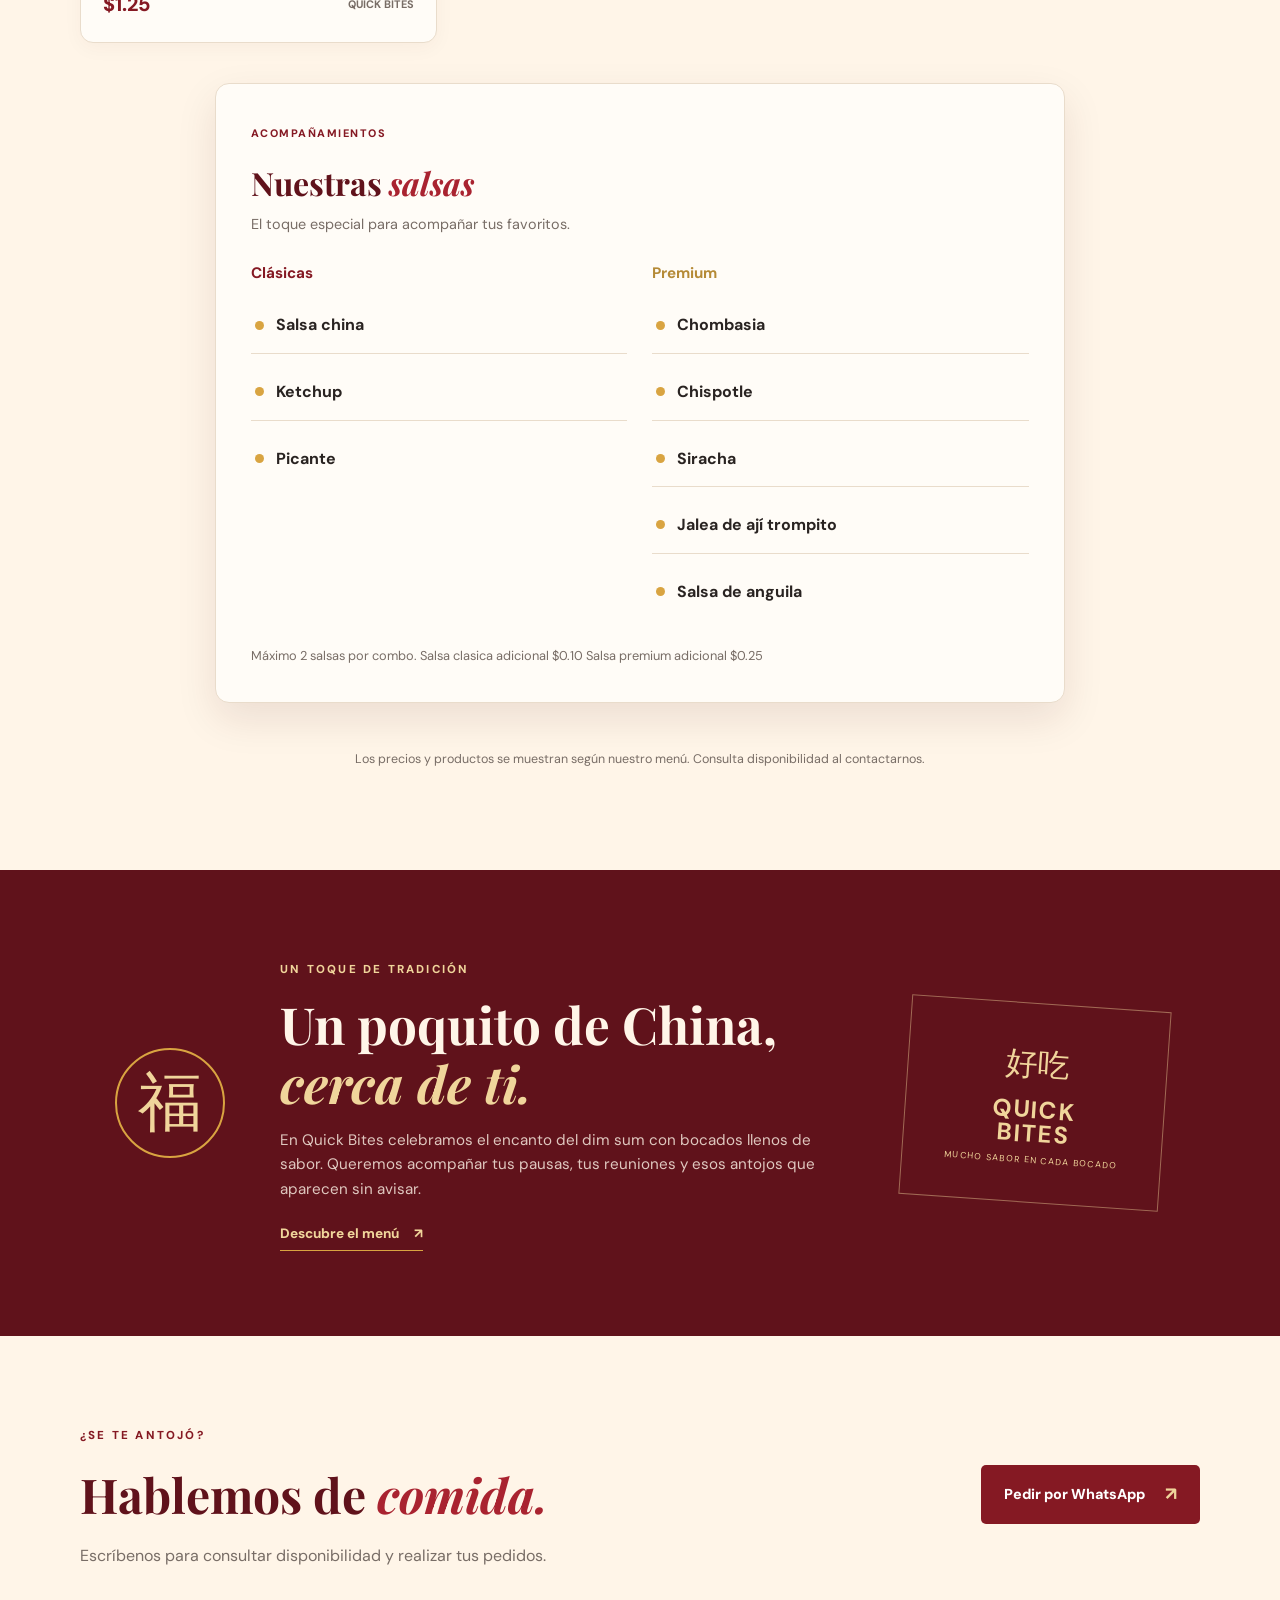
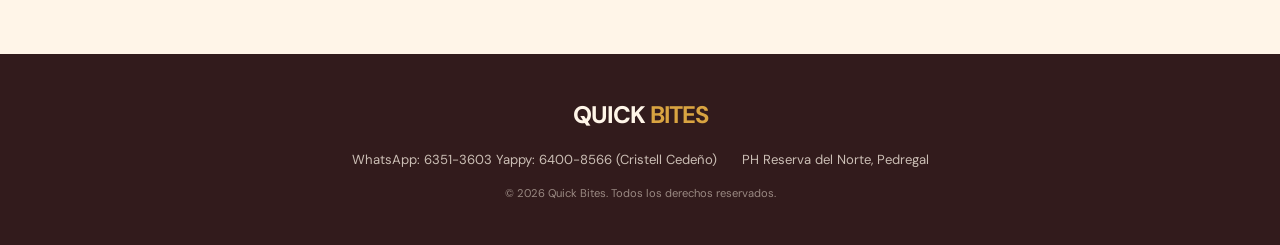
==== commit 5edc4d4e: "cambios en las imagenes" ====
--- a/index.html
+++ b/index.html
@@ -88,7 +88,7 @@
 
       <div class="hero-art">
         <div class="hero-image-frame">
-          <img src="images/products/FQ.png" alt="Siumai de Quick Bites">
+          <img src="images/products/TP.jpeg" alt="Siumai de Quick Bites">
         </div>
 
         <div class="hero-tag">
--- a/css/styles.css
+++ b/css/styles.css
@@ -463,11 +463,13 @@
   background: #F1E2CF;
 }
 
-.product-image img {
+.product-card img {
   width: 100%;
-  height: 100%;
-  object-fit: cover;
-  transition: transform .4s ease;
+  height: 230px;
+  object-fit: contain;
+  object-position: center;
+  display: block;
+  background-color: #fffaf5;
 }
 
 .product-card:hover .product-image img {
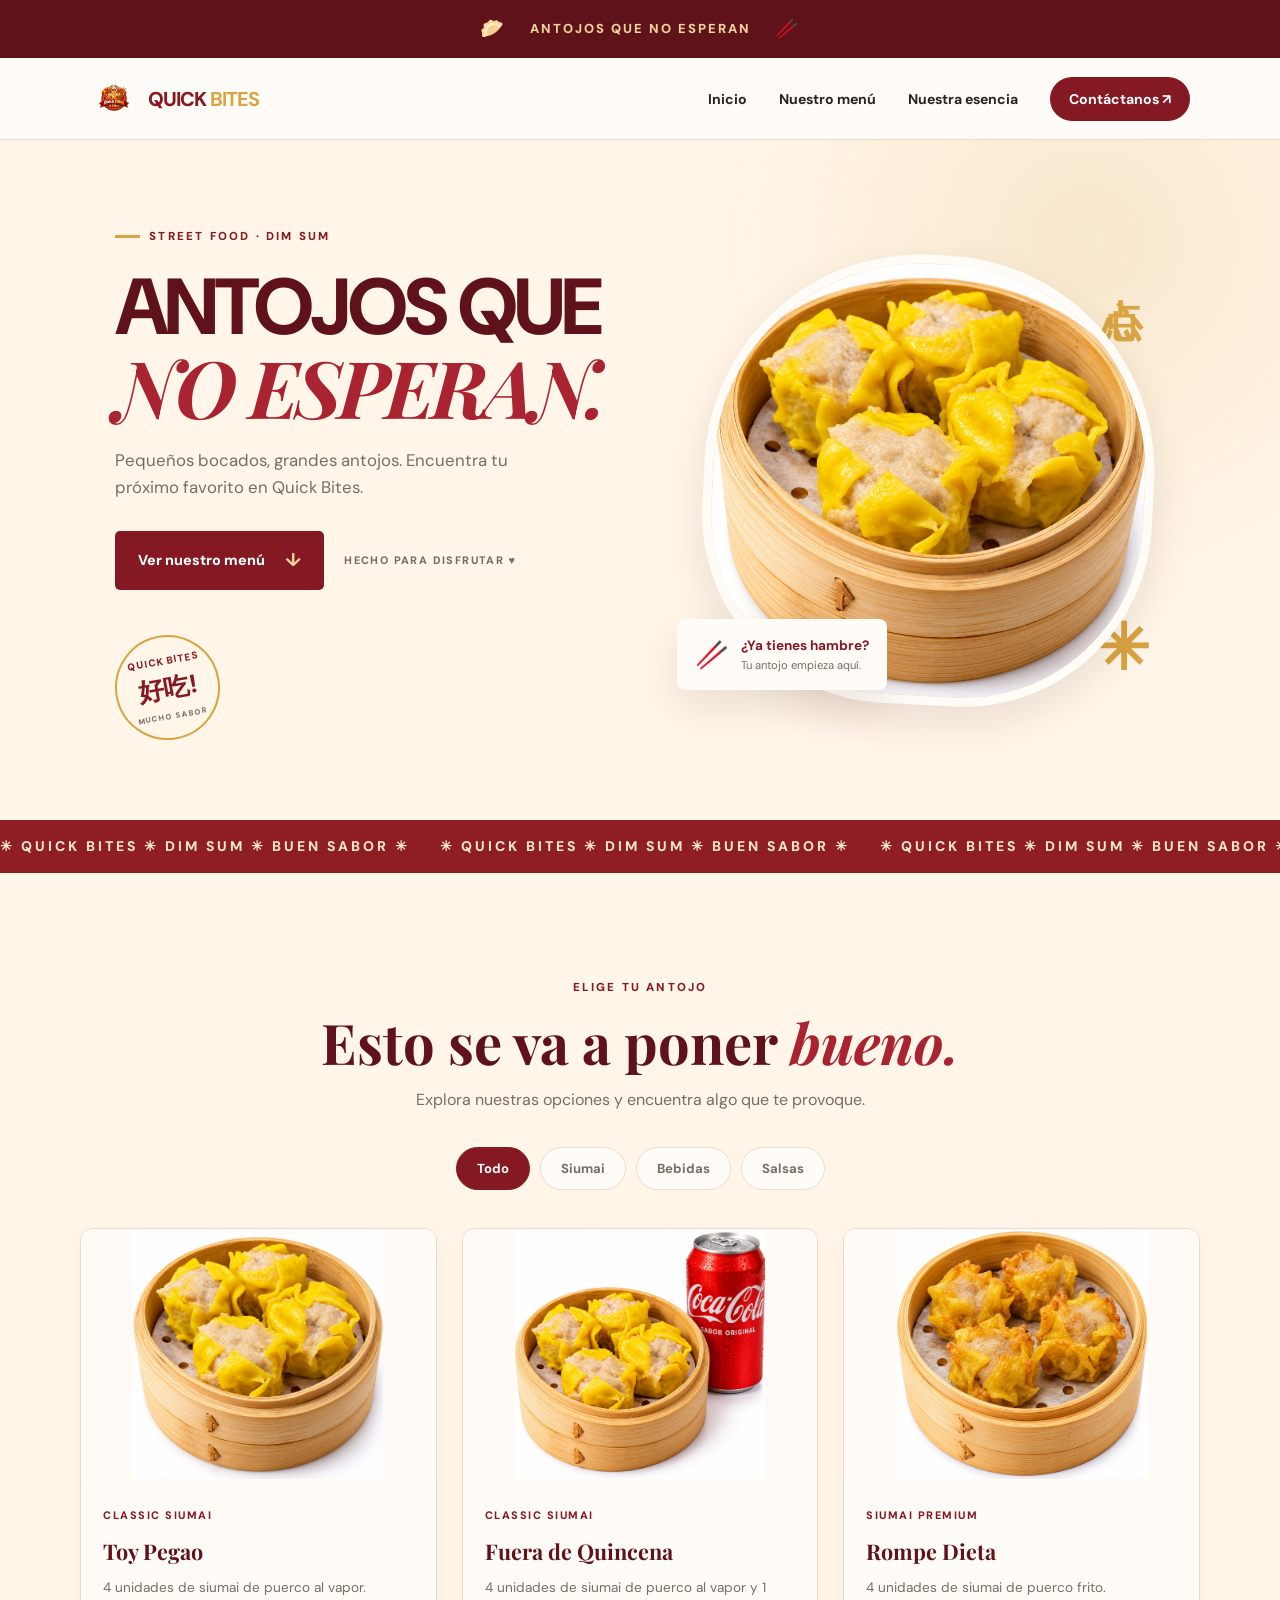
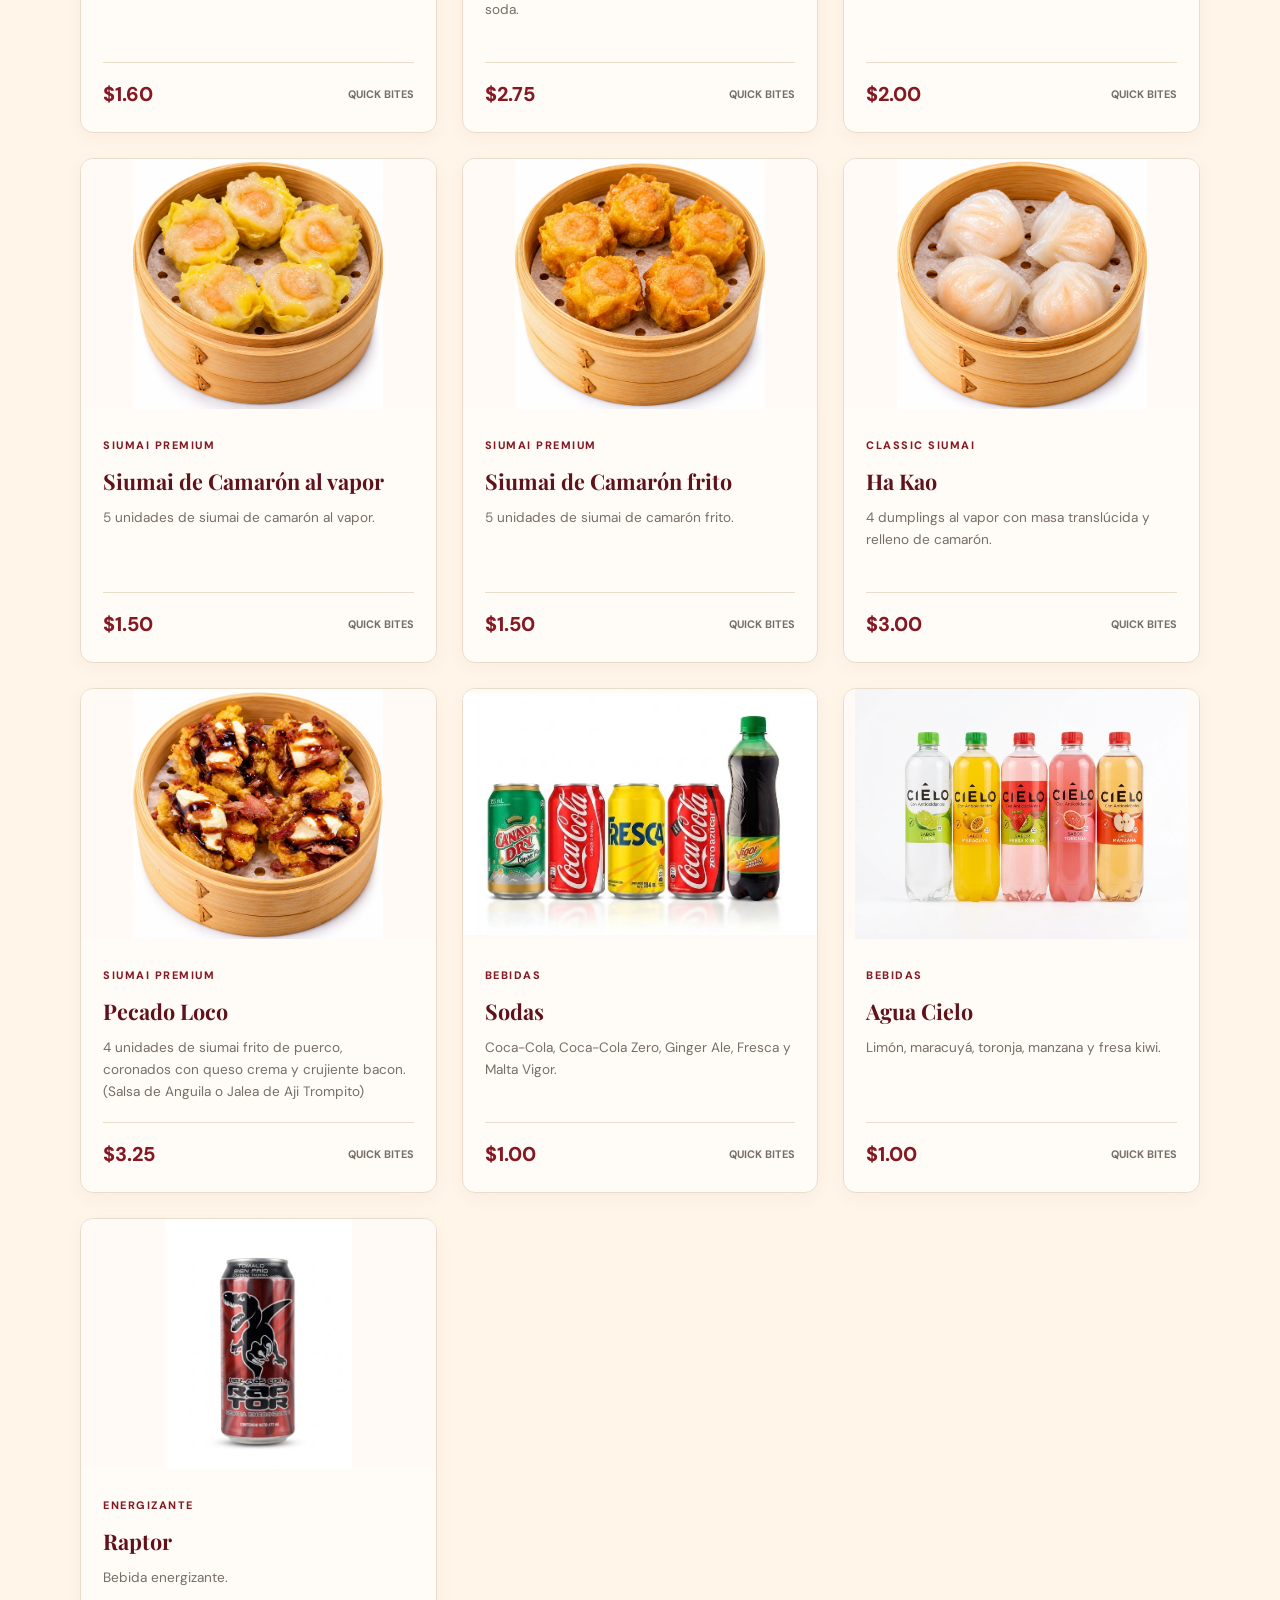
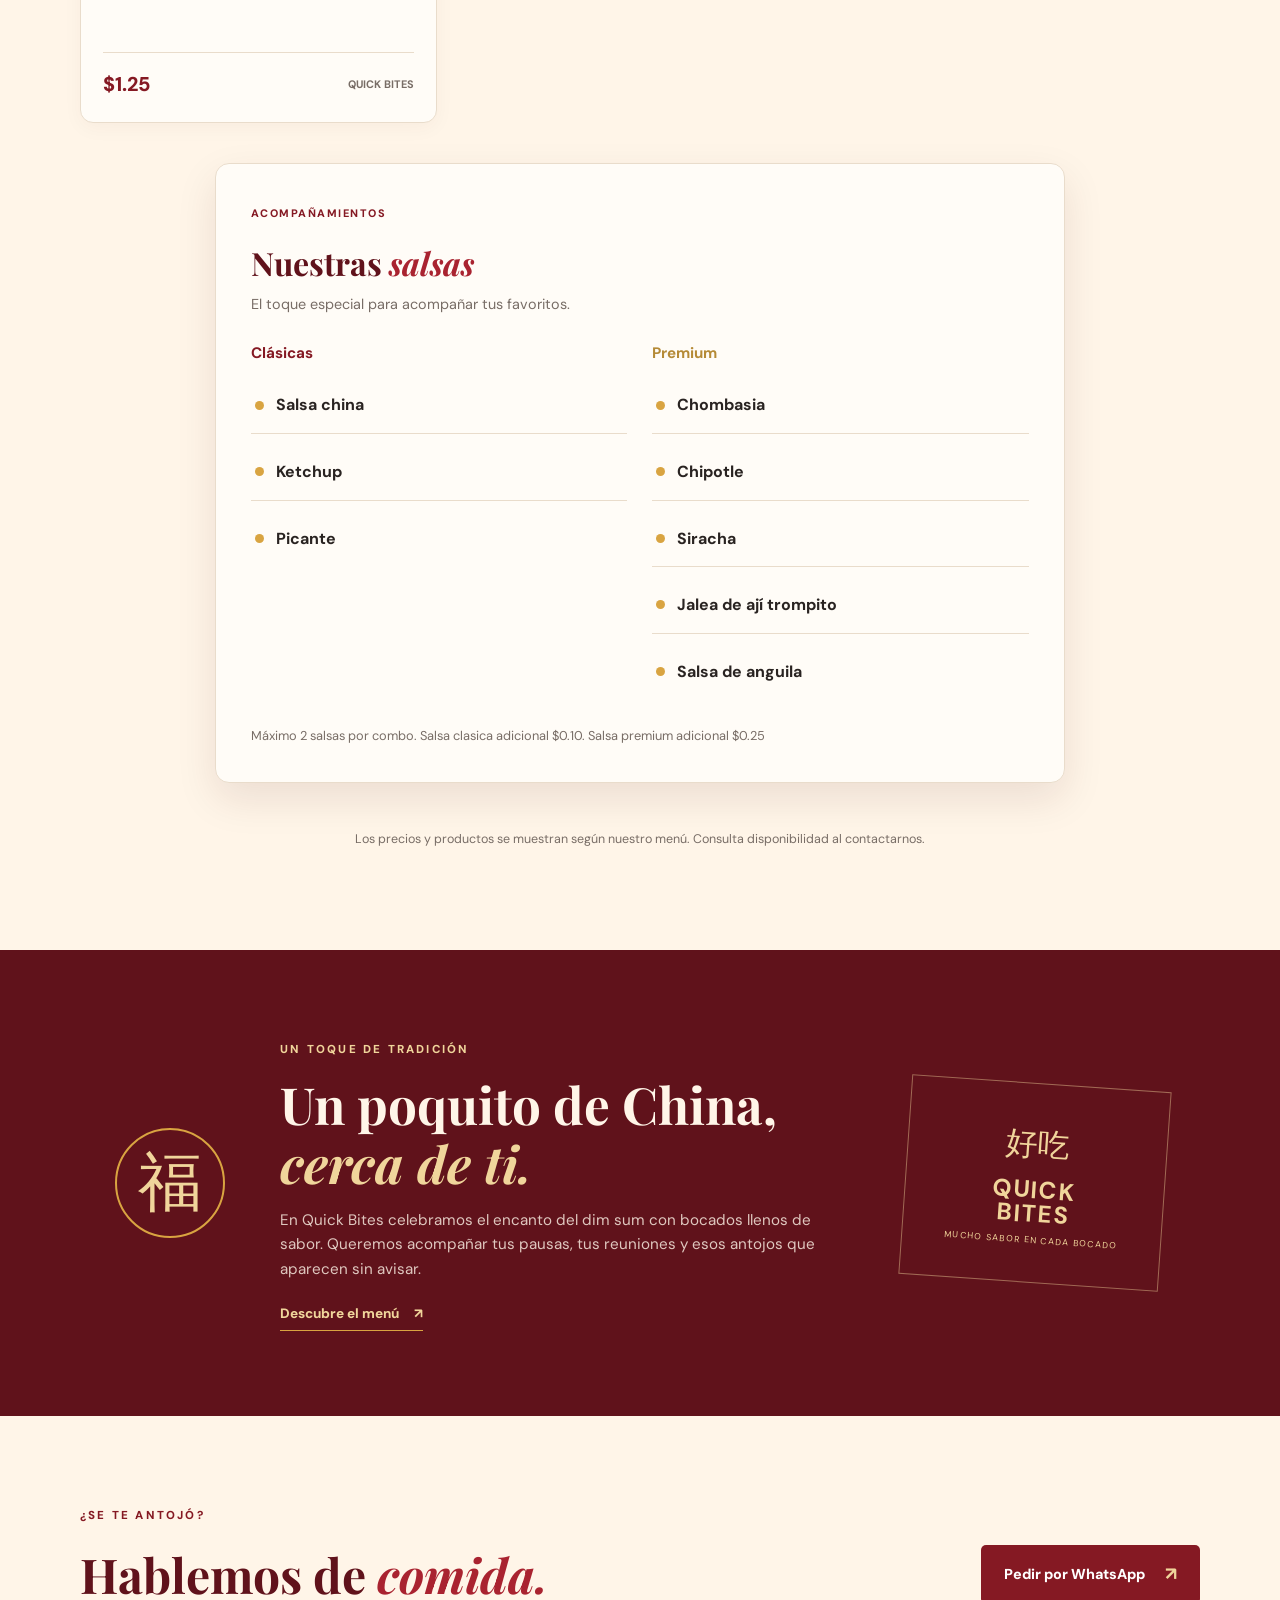
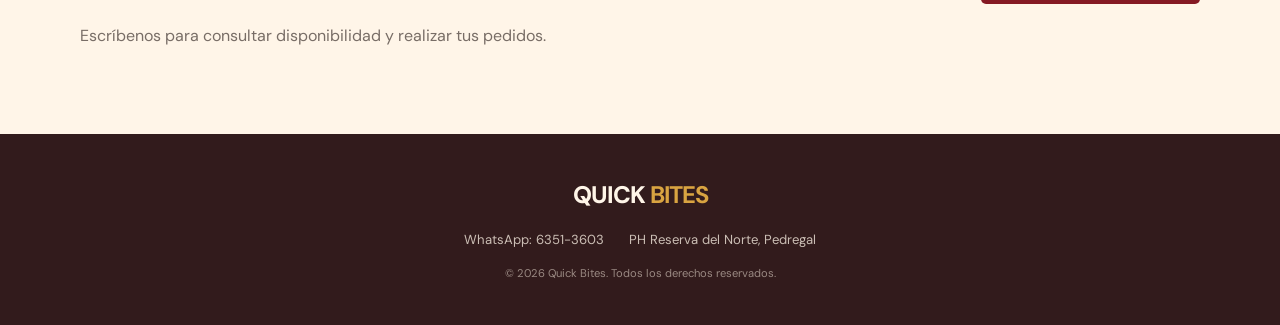
==== commit 554ac275: "agregando fondo" ====
--- a/index.html
+++ b/index.html
@@ -202,7 +202,6 @@
          target="_blank"
          rel="noopener">
         WhatsApp: 6351-3603
-        Yappy: 6400-8566 (Cristell Cedeño)
       </a>
 
       <span>PH Reserva del Norte, Pedregal</span>
--- a/css/styles.css
+++ b/css/styles.css
@@ -434,6 +434,7 @@
   color: var(--white);
 }
 
+
 /* TARJETAS DE PRODUCTOS */
 
 .product-grid {
@@ -453,27 +454,33 @@
 }
 
 .product-card:hover {
-  transform: translateY(-6px);
+  transform: translateY(-4px);
   box-shadow: var(--shadow);
 }
 
+/* CONTENEDOR DE IMÁGENES */
+
 .product-image {
-  height: 230px;
+  width: 100%;
+  height: 250px;
+  display: flex;
+  align-items: center;
+  justify-content: center;
   overflow: hidden;
-  background: #F1E2CF;
-}
-
-.product-card img {
+  background: #fffaf5;
+}
+
+/* IMAGEN COMPLETA SIN RECORTES */
+
+.product-image img {
   width: 100%;
-  height: 230px;
-  object-fit: contain;
+  height: 100%;
+  max-width: 100%;
+  object-fit: contain !important;
   object-position: center;
   display: block;
-  background-color: #fffaf5;
-}
-
-.product-card:hover .product-image img {
-  transform: scale(1.06);
+  transform: none !important;
+  transition: none;
 }
 
 .product-info {
@@ -924,8 +931,14 @@
     gap: 20px;
   }
 
-  .product-image {
-    height: 250px;
+ .product-image {
+  height: 250px;
+  }
+
+  .product-image img {
+    width: 100%;
+    height: 100%;
+    object-fit: contain !important;
   }
 
   .product-info > p {
@@ -1066,4 +1079,31 @@
     grid-template-columns: 1fr;
     gap: 20px;
   }
-}+}
+
+/* MURALLA CHINA COMO MARCA DE AGUA */
+
+body {
+  position: relative;
+}
+
+body::before {
+  content: "";
+  position: fixed;
+  inset: 0;
+  z-index: 0;
+  pointer-events: none;
+
+  background-image: url("images/muralla-china.png");
+  background-repeat: no-repeat;
+  background-position: center bottom;
+  background-size: min(100%, 1200px);
+
+  opacity: 0.07;
+}
+
+/* Mantener el contenido por encima */
+body > * {
+  position: relative;
+  z-index: 1;
+}
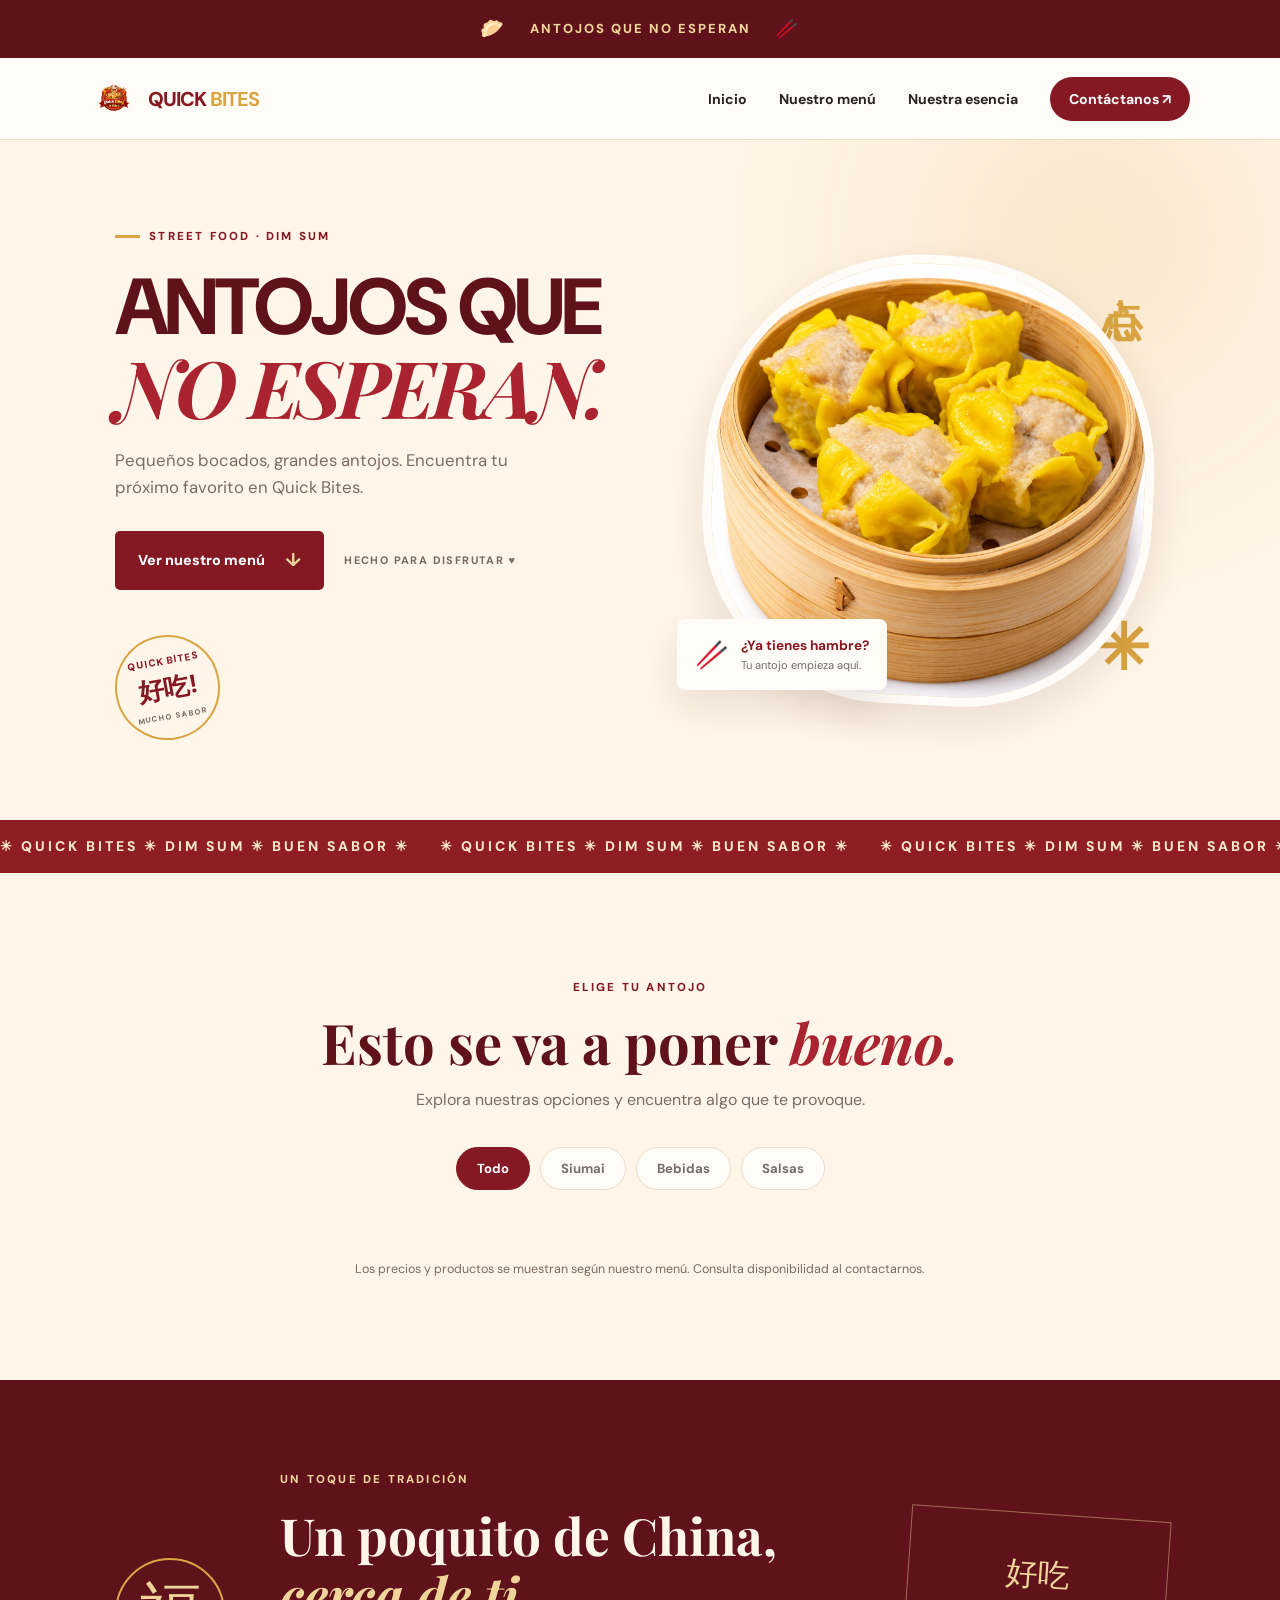
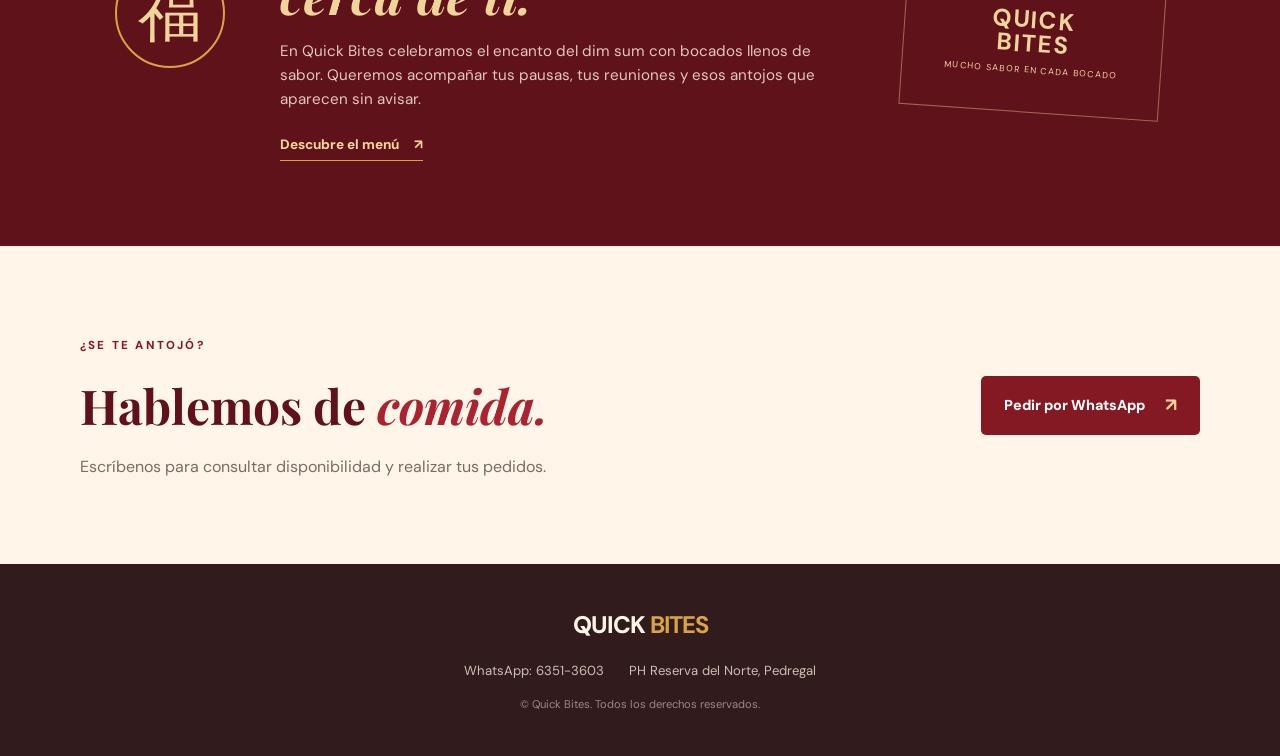
==== commit dd10ec3b: "mejoras" ====
--- a/index.html
+++ b/index.html
@@ -213,7 +213,7 @@
     </small>
   </footer>
 
-  <script src="js/script.js"></script>
+  <script type="module" src="js/script.js"></script>
 
 </body>
 </html>
--- a/css/styles.css
+++ b/css/styles.css
@@ -1094,7 +1094,7 @@
   z-index: 0;
   pointer-events: none;
 
-  background-image: url("images/muralla-china.png");
+  background-image: url("images/muralla.jpeg");
   background-repeat: no-repeat;
   background-position: center bottom;
   background-size: min(100%, 1200px);
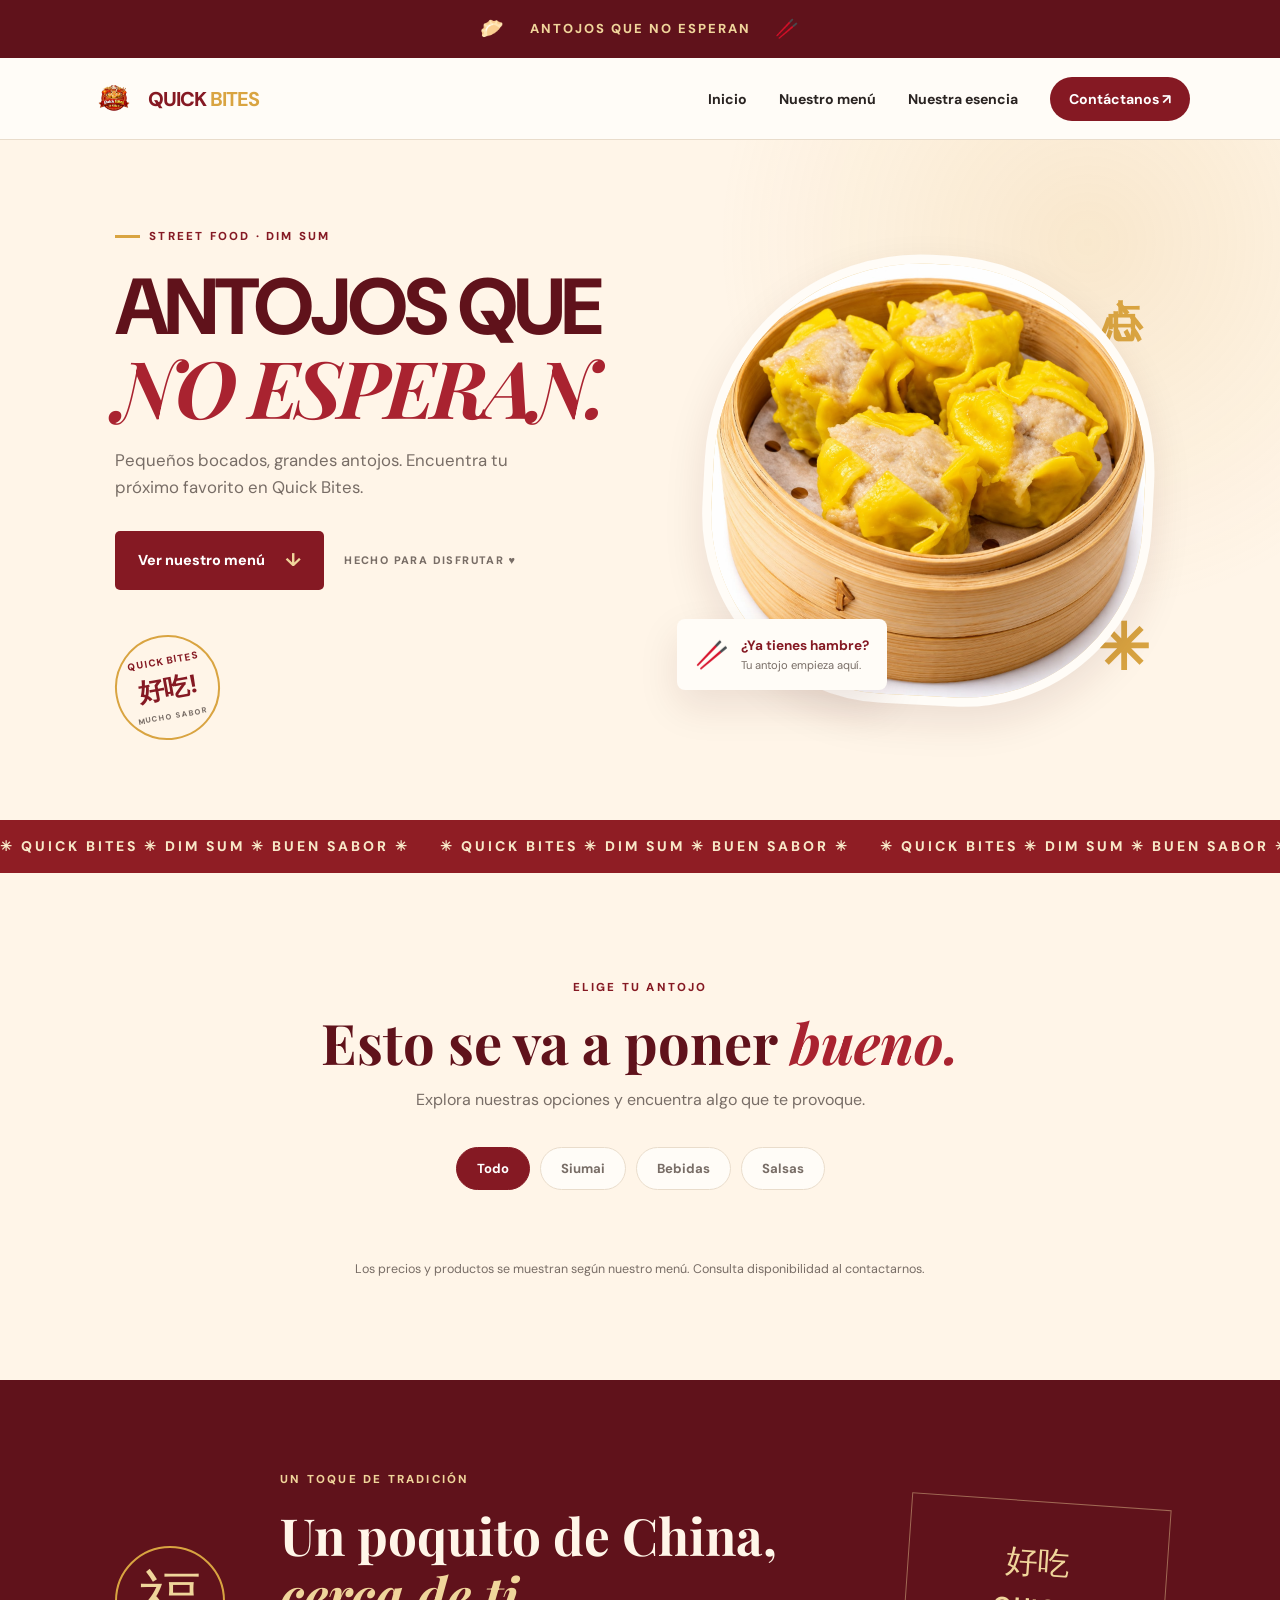
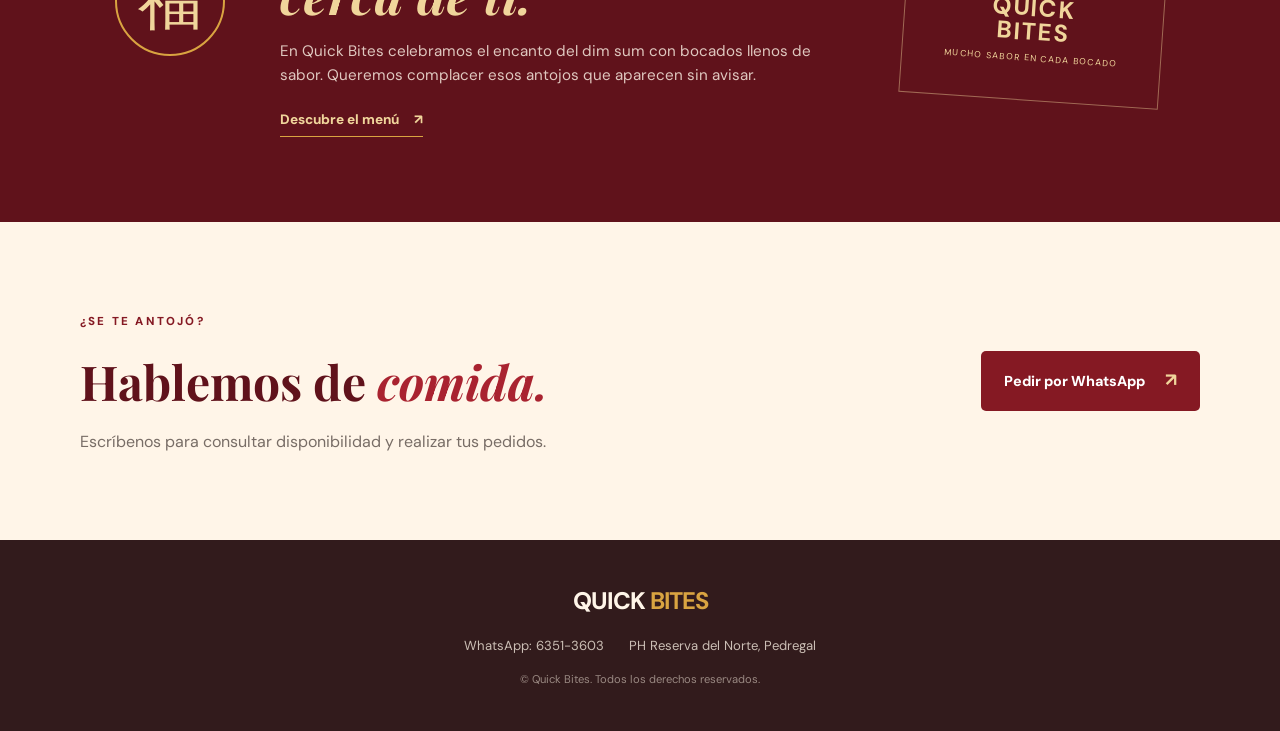
==== commit 611306e8: "modificaicon de mensaje" ====
--- a/index.html
+++ b/index.html
@@ -155,8 +155,7 @@
 
         <p>
           En Quick Bites celebramos el encanto del dim sum con
-          bocados llenos de sabor. Queremos acompañar tus pausas,
-          tus reuniones y esos antojos que aparecen sin avisar.
+          bocados llenos de sabor. Queremos complacer esos antojos que aparecen sin avisar.
         </p>
 
         <a class="story-link" href="#menu">
